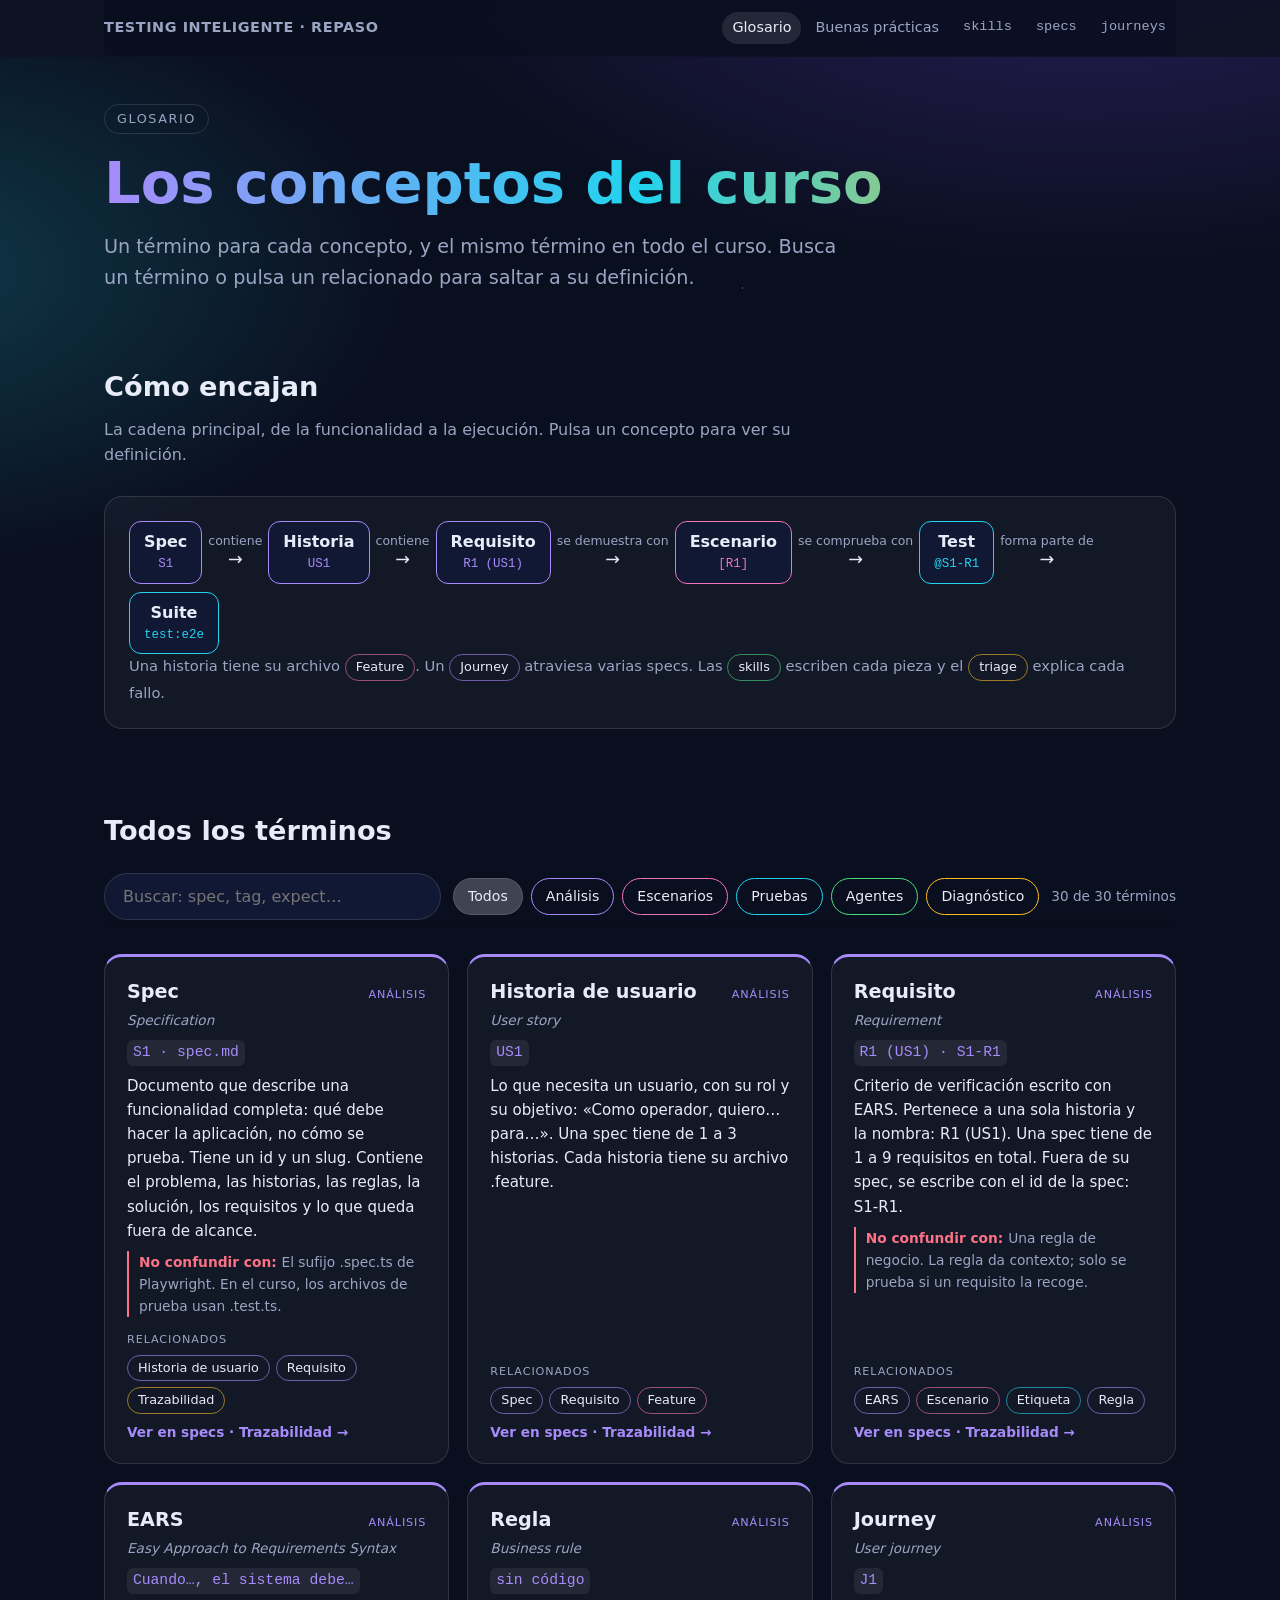
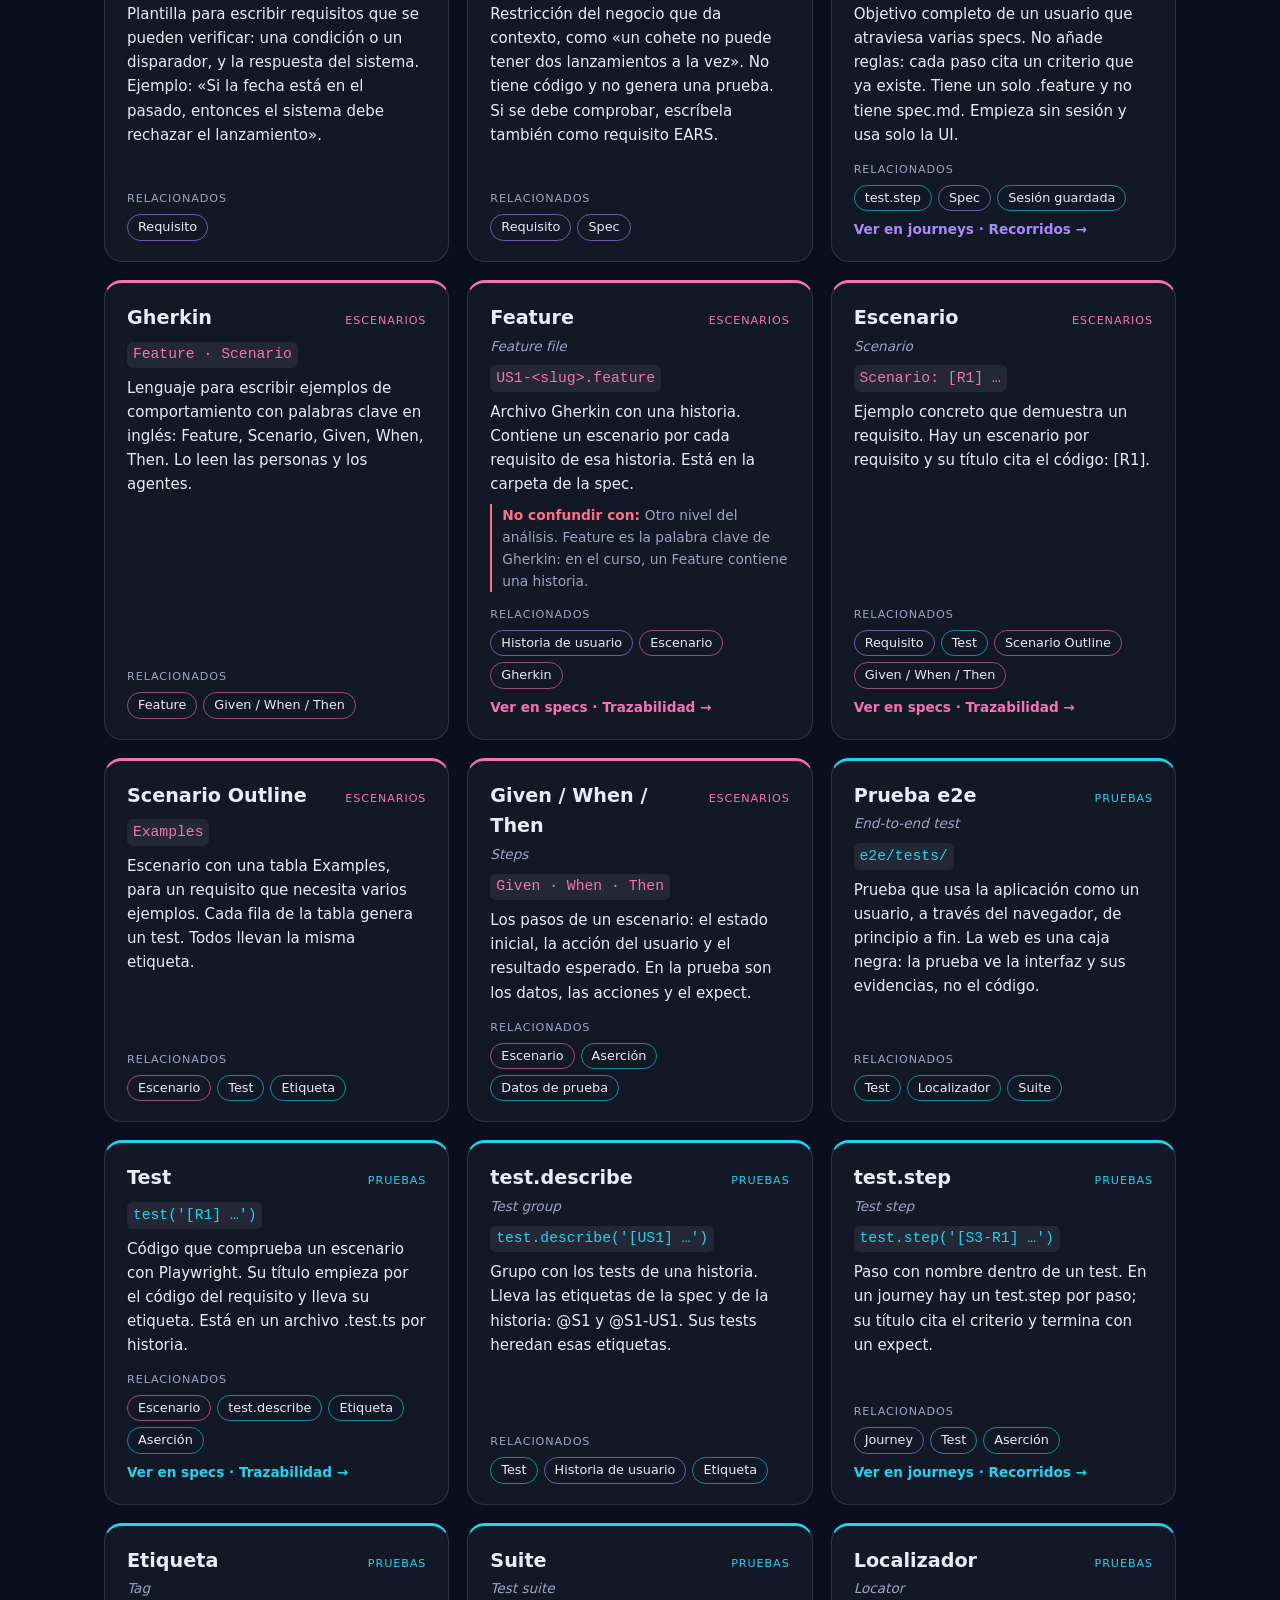
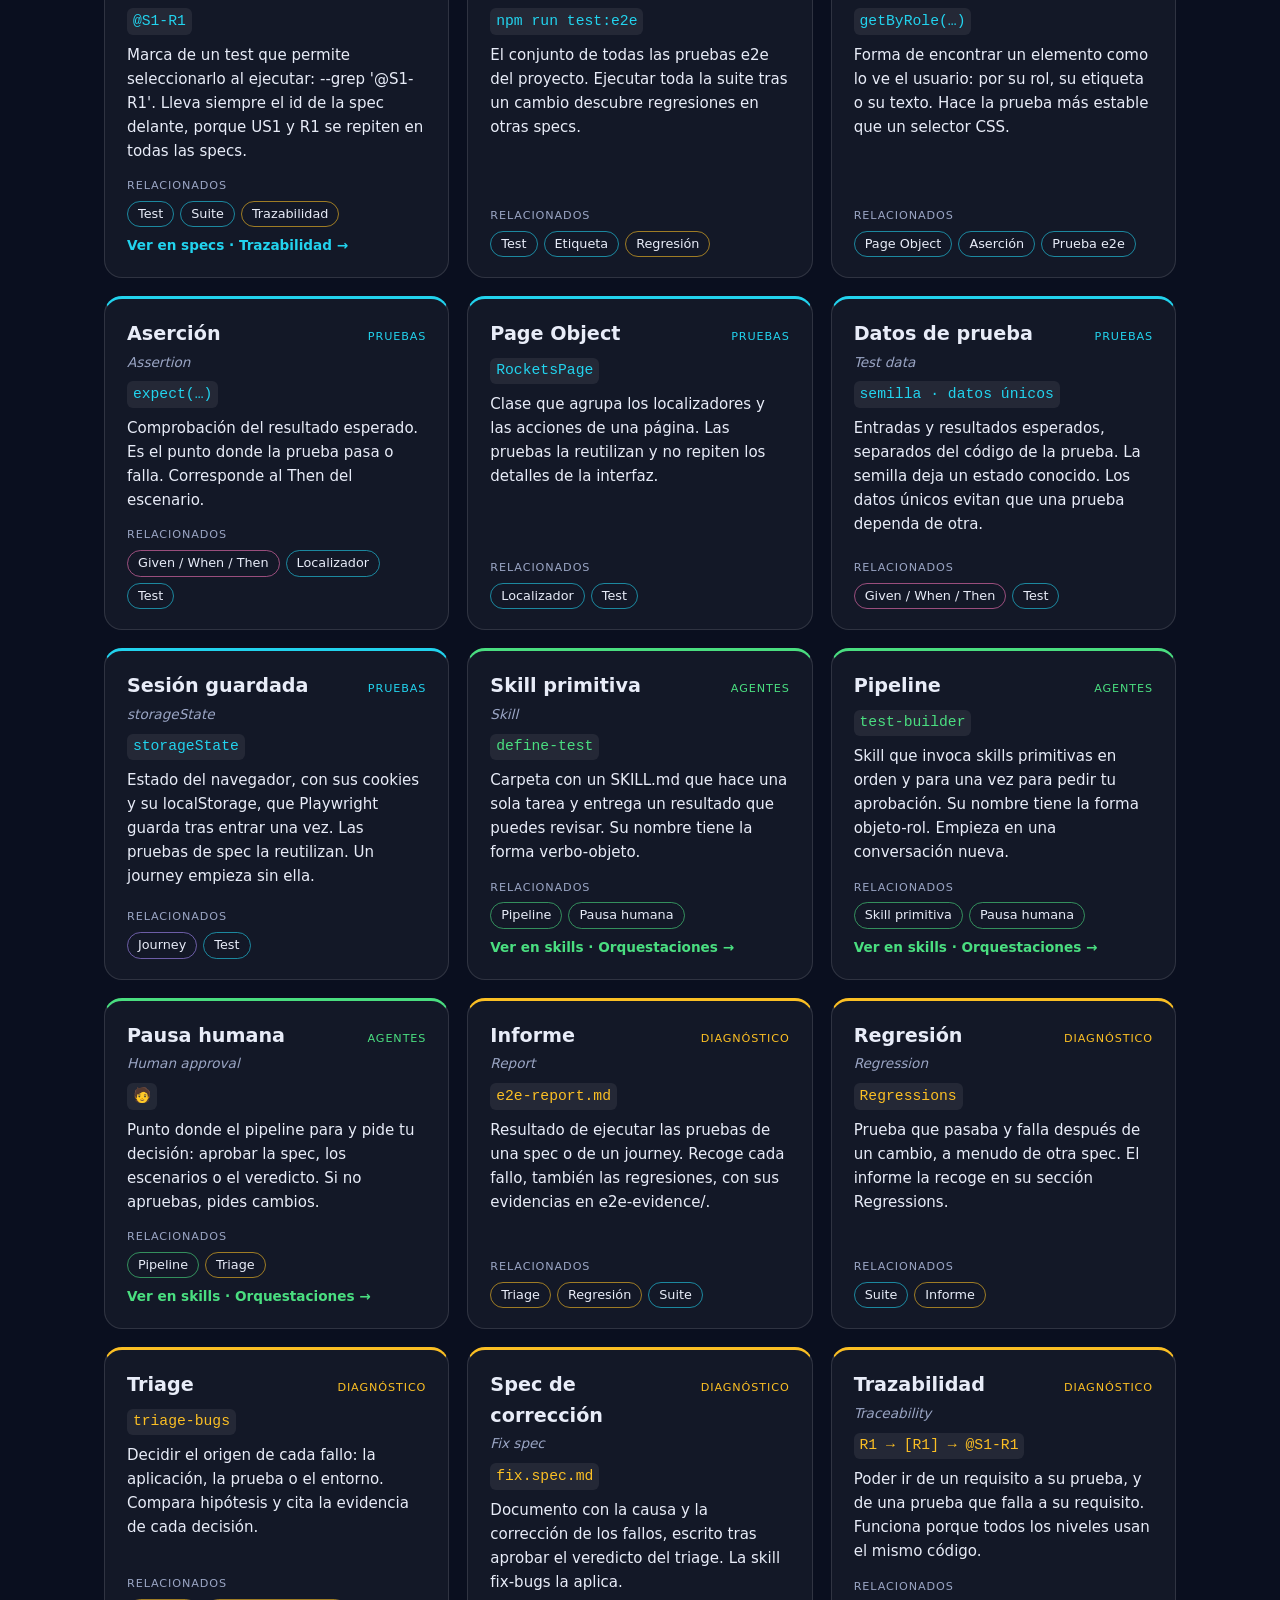
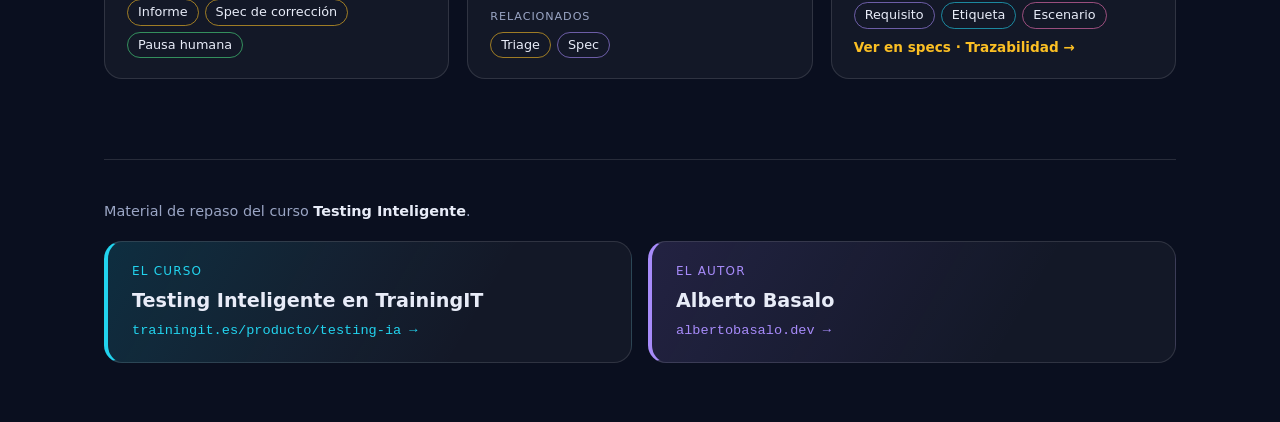
==== glosario.html @ b9af384c "Add study material for Testing Inteligente Static HTML pages: glossary, Playwright best practices an" ====
<!DOCTYPE html>
<html lang="es">
<head>
  <meta charset="utf-8">
  <meta name="viewport" content="width=device-width, initial-scale=1">
  <title>Glosario · Testing Inteligente</title>
  <meta name="description" content="Glosario del curso Testing Inteligente: spec, historia de usuario, requisito, feature, test, suite y otros conceptos fundamentales.">
  <link rel="stylesheet" href="assets/styles.css">
  <link rel="stylesheet" href="assets/glosario.css">
</head>
<body>
  <div class="wrap">
    <nav class="topbar">
      <a class="brand" href="index.html">Testing Inteligente · Repaso</a>
      <span class="menu"><a href="glosario.html" aria-current="page">Glosario</a><a href="practicas.html">Buenas prácticas</a><a href="orquestaciones.html" class="mono">skills</a><a href="trazabilidad.html" class="mono">specs</a><a href="journeys.html" class="mono">journeys</a></span>
    </nav>

    <header class="hero">
      <span class="eyebrow">Glosario</span>
      <h1>Los conceptos del curso</h1>
      <p class="lead">
        Un término para cada concepto, y el mismo término en todo el curso.
        Busca un término o pulsa un relacionado para saltar a su definición.
      </p>
    </header>

    <section>
      <h2>Cómo encajan</h2>
      <p class="intro">La cadena principal, de la funcionalidad a la ejecución. Pulsa un concepto para ver su definición.</p>
      <div class="card">
        <div class="chain">
          <button class="node" type="button" data-jump="spec" style="--c: var(--spec)"><b>Spec</b><code>S1</code></button>
          <span class="verb">contiene</span>
          <button class="node" type="button" data-jump="story" style="--c: var(--spec)"><b>Historia</b><code>US1</code></button>
          <span class="verb">contiene</span>
          <button class="node" type="button" data-jump="req" style="--c: var(--spec)"><b>Requisito</b><code>R1 (US1)</code></button>
          <span class="verb">se demuestra con</span>
          <button class="node" type="button" data-jump="scenario" style="--c: #f472b6"><b>Escenario</b><code>[R1]</code></button>
          <span class="verb">se comprueba con</span>
          <button class="node" type="button" data-jump="test" style="--c: var(--test)"><b>Test</b><code>@S1-R1</code></button>
          <span class="verb">forma parte de</span>
          <button class="node" type="button" data-jump="suite" style="--c: var(--test)"><b>Suite</b><code>test:e2e</code></button>
        </div>
        <p class="chain-note">
          Una historia tiene su archivo <button class="rel-chip" type="button" data-jump="feature" style="--c:#f472b6">Feature</button>.
          Un <button class="rel-chip" type="button" data-jump="journey" style="--c:var(--spec)">Journey</button> atraviesa varias specs.
          Las <button class="rel-chip" type="button" data-jump="skill" style="--c:var(--ok)">skills</button> escriben cada pieza y el
          <button class="rel-chip" type="button" data-jump="triage" style="--c:var(--bugs)">triage</button> explica cada fallo.
        </p>
      </div>
    </section>

    <section>
      <h2>Todos los términos</h2>
      <div class="finder">
        <input id="search" type="search" placeholder="Buscar: spec, tag, expect…" aria-label="Buscar un término">
        <div class="filters" id="filters" role="group" aria-label="Filtrar por grupo"></div>
        <span class="count" id="count" aria-live="polite"></span>
      </div>
      <div class="terms" id="terms"></div>
    </section>

    <footer class="site-footer">
      <p class="f-note">Material de repaso del curso <b>Testing Inteligente</b>.</p>
      <div class="f-links">
        <a class="f-link f-course" href="https://www.trainingit.es/producto/testing-ia/">
          <span class="f-kind">El curso</span>
          <span class="f-title">Testing Inteligente en TrainingIT</span>
          <span class="f-url">trainingit.es/producto/testing-ia →</span>
        </a>
        <a class="f-link f-author" href="https://albertobasalo.dev">
          <span class="f-kind">El autor</span>
          <span class="f-title">Alberto Basalo</span>
          <span class="f-url">albertobasalo.dev →</span>
        </a>
      </div>
    </footer>
  </div>

  <script src="assets/glosario.js"></script>
</body>
</html>
---- assets/styles.css ----
/* Material de repaso · Testing Inteligente
   Estilo común para todas las páginas. */

:root {
  --bg: #0a0f1f;
  --bg-2: #111833;
  --panel: rgba(255, 255, 255, 0.04);
  --line: rgba(255, 255, 255, 0.12);
  --text: #e8ecf8;
  --muted: #9aa5c4;
  --spec: #a78bfa;   /* familia spec: construye */
  --test: #22d3ee;   /* familia test: prueba */
  --bugs: #fbbf24;   /* familia bugs: juzga */
  --gate: #fb7185;   /* pausa humana */
  --ok: #4ade80;
  --radius: 18px;
  --mono: ui-monospace, "Cascadia Code", "JetBrains Mono", Consolas, monospace;
  --sans: "Inter", "Segoe UI", system-ui, -apple-system, sans-serif;
}

* { box-sizing: border-box; }

html { scroll-behavior: smooth; }

body {
  margin: 0;
  font-family: var(--sans);
  color: var(--text);
  line-height: 1.6;
  background:
    radial-gradient(1px 1px at 12% 18%, #fff8 50%, transparent 51%),
    radial-gradient(1px 1px at 72% 9%, #fff6 50%, transparent 51%),
    radial-gradient(1.5px 1.5px at 38% 64%, #fff5 50%, transparent 51%),
    radial-gradient(1px 1px at 88% 52%, #fff7 50%, transparent 51%),
    radial-gradient(1px 1px at 22% 86%, #fff5 50%, transparent 51%),
    radial-gradient(1.5px 1.5px at 58% 32%, #fff4 50%, transparent 51%),
    radial-gradient(1200px 600px at 85% -10%, #2a1f5c 0%, transparent 60%),
    radial-gradient(900px 500px at -10% 30%, #0f3a4a 0%, transparent 60%),
    var(--bg);
  background-attachment: fixed;
  min-height: 100vh;
}

a { color: var(--test); }

code, .mono { font-family: var(--mono); font-size: 0.92em; }

code {
  background: rgba(255, 255, 255, 0.07);
  padding: 0.1em 0.4em;
  border-radius: 6px;
}

.wrap { max-width: 1120px; margin: 0 auto; padding: 0 24px; }

/* Barra superior: fija arriba en todas las páginas */
:root { --topbar-h: 56px; }
.topbar {
  position: sticky;
  top: 0;
  z-index: 20;
  height: var(--topbar-h);
  display: flex;
  justify-content: space-between;
  align-items: center;
  gap: 16px;
  font-size: 0.9rem;
  color: var(--muted);
  /* fondo a todo el ancho de la ventana, aunque la barra esté dentro de .wrap */
  background: rgba(10, 15, 31, 0.86);
  backdrop-filter: blur(10px);
  box-shadow: 0 0 0 100vmax rgba(10, 15, 31, 0.86), 0 1px 0 100vmax var(--line);
  clip-path: inset(0 -100vmax -1px);
}
.topbar a { color: var(--muted); text-decoration: none; white-space: nowrap; }
.topbar a:hover, .topbar a[aria-current="page"] { color: var(--text); }
.brand { font-weight: 700; letter-spacing: 0.04em; text-transform: uppercase; }
.menu { display: flex; gap: 4px; overflow-x: auto; scrollbar-width: none; }
.menu a { padding: 4px 10px; border-radius: 999px; }
.menu a:hover { background: var(--panel); }
.menu a[aria-current="page"] { background: rgba(255, 255, 255, 0.1); }
.menu a.mono { font-size: 0.85rem; }

/* Los saltos a un ancla no quedan debajo de la barra */
html { scroll-padding-top: calc(var(--topbar-h) + 16px); }

@media (max-width: 720px) {
  .brand { font-size: 0; }
  .brand::before { content: "← Inicio"; font-size: 0.85rem; letter-spacing: 0; text-transform: none; }
  .brand[aria-current="page"]::before { content: "Inicio"; }
}

/* Cabecera */
.hero { padding: 48px 0 32px; }
.eyebrow {
  display: inline-block;
  font-size: 0.8rem;
  letter-spacing: 0.12em;
  text-transform: uppercase;
  color: var(--muted);
  border: 1px solid var(--line);
  border-radius: 999px;
  padding: 4px 12px;
}
.hero h1 {
  font-size: clamp(2.2rem, 5vw, 3.6rem);
  line-height: 1.1;
  margin: 18px 0 16px;
  background: linear-gradient(90deg, var(--spec), var(--test) 50%, var(--bugs));
  -webkit-background-clip: text;
  background-clip: text;
  color: transparent;
}
.lead { font-size: 1.2rem; color: var(--muted); max-width: 760px; margin: 0; }

/* Secciones */
section { padding: 40px 0; }
section > h2 { font-size: 1.7rem; margin: 0 0 8px; }
section > .intro { color: var(--muted); max-width: 760px; margin: 0 0 28px; }

.grid { display: grid; gap: 20px; }
.grid-2 { grid-template-columns: repeat(auto-fit, minmax(280px, 1fr)); }
.grid-3 { grid-template-columns: repeat(auto-fit, minmax(240px, 1fr)); }

.card {
  background: var(--panel);
  border: 1px solid var(--line);
  border-radius: var(--radius);
  padding: 24px;
  backdrop-filter: blur(6px);
}
.card h3 { margin: 0 0 8px; }
.card p { margin: 0; color: var(--muted); }

/* Cita de cierre */
.quote {
  border-left: 4px solid var(--test);
  padding: 8px 0 8px 20px;
  font-size: 1.25rem;
  margin: 0;
}

/* Tablas */
table { width: 100%; border-collapse: collapse; }
th, td { text-align: left; padding: 12px 14px; border-bottom: 1px solid var(--line); }
th { color: var(--muted); font-weight: 600; font-size: 0.85rem; text-transform: uppercase; letter-spacing: 0.06em; }

footer {
  padding: 40px 0 60px;
  color: var(--muted);
  font-size: 0.9rem;
  border-top: 1px solid var(--line);
  margin-top: 40px;
}

/* Pie con enlaces destacados al curso y al autor */
.site-footer .f-note { margin: 0 0 18px; }
.site-footer .f-note b { color: var(--text); }
.f-links { display: grid; grid-template-columns: repeat(auto-fit, minmax(280px, 1fr)); gap: 16px; }
.f-link {
  display: flex; flex-direction: column; gap: 4px;
  padding: 20px 24px; border-radius: var(--radius); text-decoration: none; color: var(--text);
  border: 1px solid var(--line); border-left: 4px solid var(--accent);
  background: linear-gradient(120deg, color-mix(in srgb, var(--accent) 16%, transparent), var(--panel) 70%);
  transition: transform 0.2s, border-color 0.2s, box-shadow 0.2s;
}
.f-link:hover { transform: translateY(-3px); border-color: var(--accent); box-shadow: 0 8px 30px -12px var(--accent); }
.f-course { --accent: var(--test); }
.f-author { --accent: var(--spec); }
.f-kind { font-size: 0.75rem; letter-spacing: 0.1em; text-transform: uppercase; color: var(--accent); }
.f-title { font-size: 1.2rem; font-weight: 700; }
.f-url { font-family: var(--mono); font-size: 0.85rem; color: var(--accent); }

/* Animación de entrada */
.reveal { opacity: 0; transform: translateY(16px); transition: opacity 0.6s ease, transform 0.6s ease; }
.reveal.visible { opacity: 1; transform: none; }

@media (prefers-reduced-motion: reduce) {
  html { scroll-behavior: auto; }
  .reveal { opacity: 1; transform: none; transition: none; }
  *, *::before, *::after { animation: none !important; transition: none !important; }
}
---- assets/glosario.css ----
/* Estilos propios del glosario */

/* Cómo encajan los conceptos */
.chain { display: flex; flex-wrap: wrap; align-items: center; gap: 8px 6px; }
.chain .node {
  font: inherit; cursor: pointer; color: var(--text);
  background: var(--bg-2); border: 1.5px solid var(--c); border-radius: 12px;
  padding: 10px 14px; text-align: center; line-height: 1.25;
  transition: transform 0.2s, box-shadow 0.2s;
}
.chain .node:hover, .chain .node:focus-visible { transform: translateY(-3px); box-shadow: 0 8px 22px -8px var(--c); outline: none; }
.chain .node b { display: block; }
.chain .node code { background: none; padding: 0; font-size: 0.78rem; color: var(--c); }
.chain .verb { font-size: 0.78rem; color: var(--muted); text-align: center; line-height: 1.2; }
.chain .verb::after { content: "→"; display: block; font-size: 1.1rem; color: var(--text); }
.chain-note { margin: 16px 0 0; color: var(--muted); font-size: 0.92rem; }

/* Buscador y filtros */
.finder { display: flex; flex-wrap: wrap; gap: 12px; align-items: center; margin-bottom: 22px; position: sticky; top: var(--topbar-h); z-index: 5; padding: 12px 0; background: linear-gradient(var(--bg) 70%, transparent); }
.finder input {
  flex: 1 1 260px; font: inherit; color: var(--text);
  background: var(--bg-2); border: 1.5px solid var(--line); border-radius: 999px;
  padding: 10px 18px;
}
.finder input:focus { outline: none; border-color: var(--test); }
.filters { display: flex; flex-wrap: wrap; gap: 8px; }
.filter {
  font: inherit; font-size: 0.88rem; cursor: pointer; color: var(--text);
  border: 1.5px solid var(--c, var(--line)); background: transparent; border-radius: 999px; padding: 6px 14px;
}
.filter[aria-pressed="true"] { background: color-mix(in srgb, var(--c, var(--text)) 24%, transparent); }
.count { color: var(--muted); font-size: 0.85rem; }

/* Tarjetas de término */
.terms { display: grid; grid-template-columns: repeat(auto-fill, minmax(300px, 1fr)); gap: 18px; }
.term {
  background: var(--panel); border: 1px solid var(--line); border-top: 3px solid var(--c);
  border-radius: var(--radius); padding: 20px 22px;
  display: flex; flex-direction: column; gap: 8px;
  scroll-margin: 120px;
}
.term[hidden] { display: none; }
.term-head { display: flex; justify-content: space-between; align-items: baseline; gap: 10px; }
.term h3 { margin: 0; font-size: 1.2rem; }
.grp { font-size: 0.7rem; text-transform: uppercase; letter-spacing: 0.08em; color: var(--c); white-space: nowrap; }
.en { margin: -6px 0 0; font-size: 0.85rem; color: var(--muted); font-style: italic; }
.term-code { align-self: flex-start; color: var(--c); }
.def { margin: 0; font-size: 0.94rem; }
.not { margin: 0; font-size: 0.86rem; color: var(--muted); border-left: 2px solid var(--gate); padding-left: 10px; }
.not b { color: var(--gate); font-weight: 600; }
.rel { display: flex; flex-wrap: wrap; gap: 6px; align-items: center; margin-top: auto; padding-top: 6px; }
.rel small { width: 100%; font-size: 0.7rem; text-transform: uppercase; letter-spacing: 0.08em; color: var(--muted); }
.rel-chip {
  font: inherit; font-size: 0.8rem; cursor: pointer; color: var(--text);
  background: transparent; border: 1px solid color-mix(in srgb, var(--c) 60%, transparent); border-radius: 999px; padding: 2px 10px;
}
.rel-chip:hover { background: color-mix(in srgb, var(--c) 20%, transparent); }
.term .go { font-size: 0.85rem; color: var(--c); text-decoration: none; font-weight: 600; }
.term .go:hover { text-decoration: underline; }
.term.flash { animation: flash 1.2s ease; }

@keyframes flash { 0%, 40% { box-shadow: 0 0 0 4px var(--c); } 100% { box-shadow: none; } }
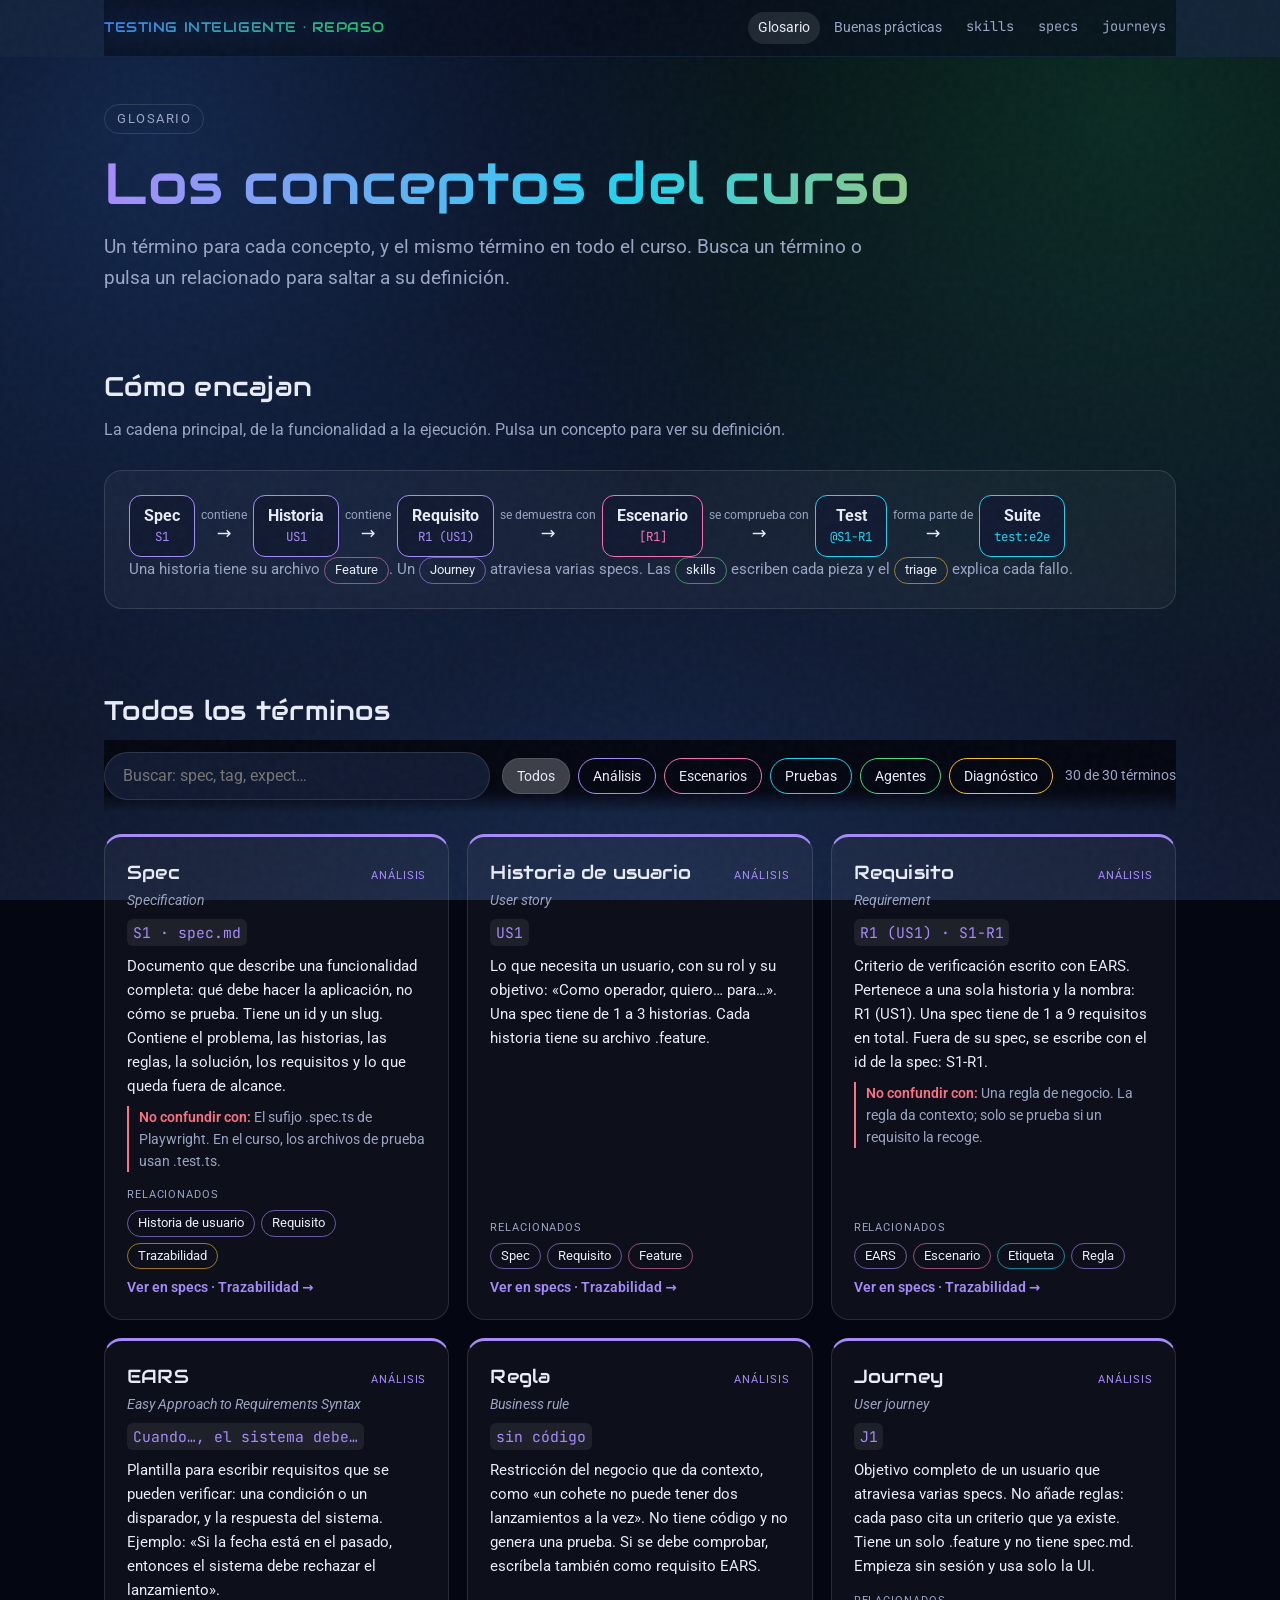
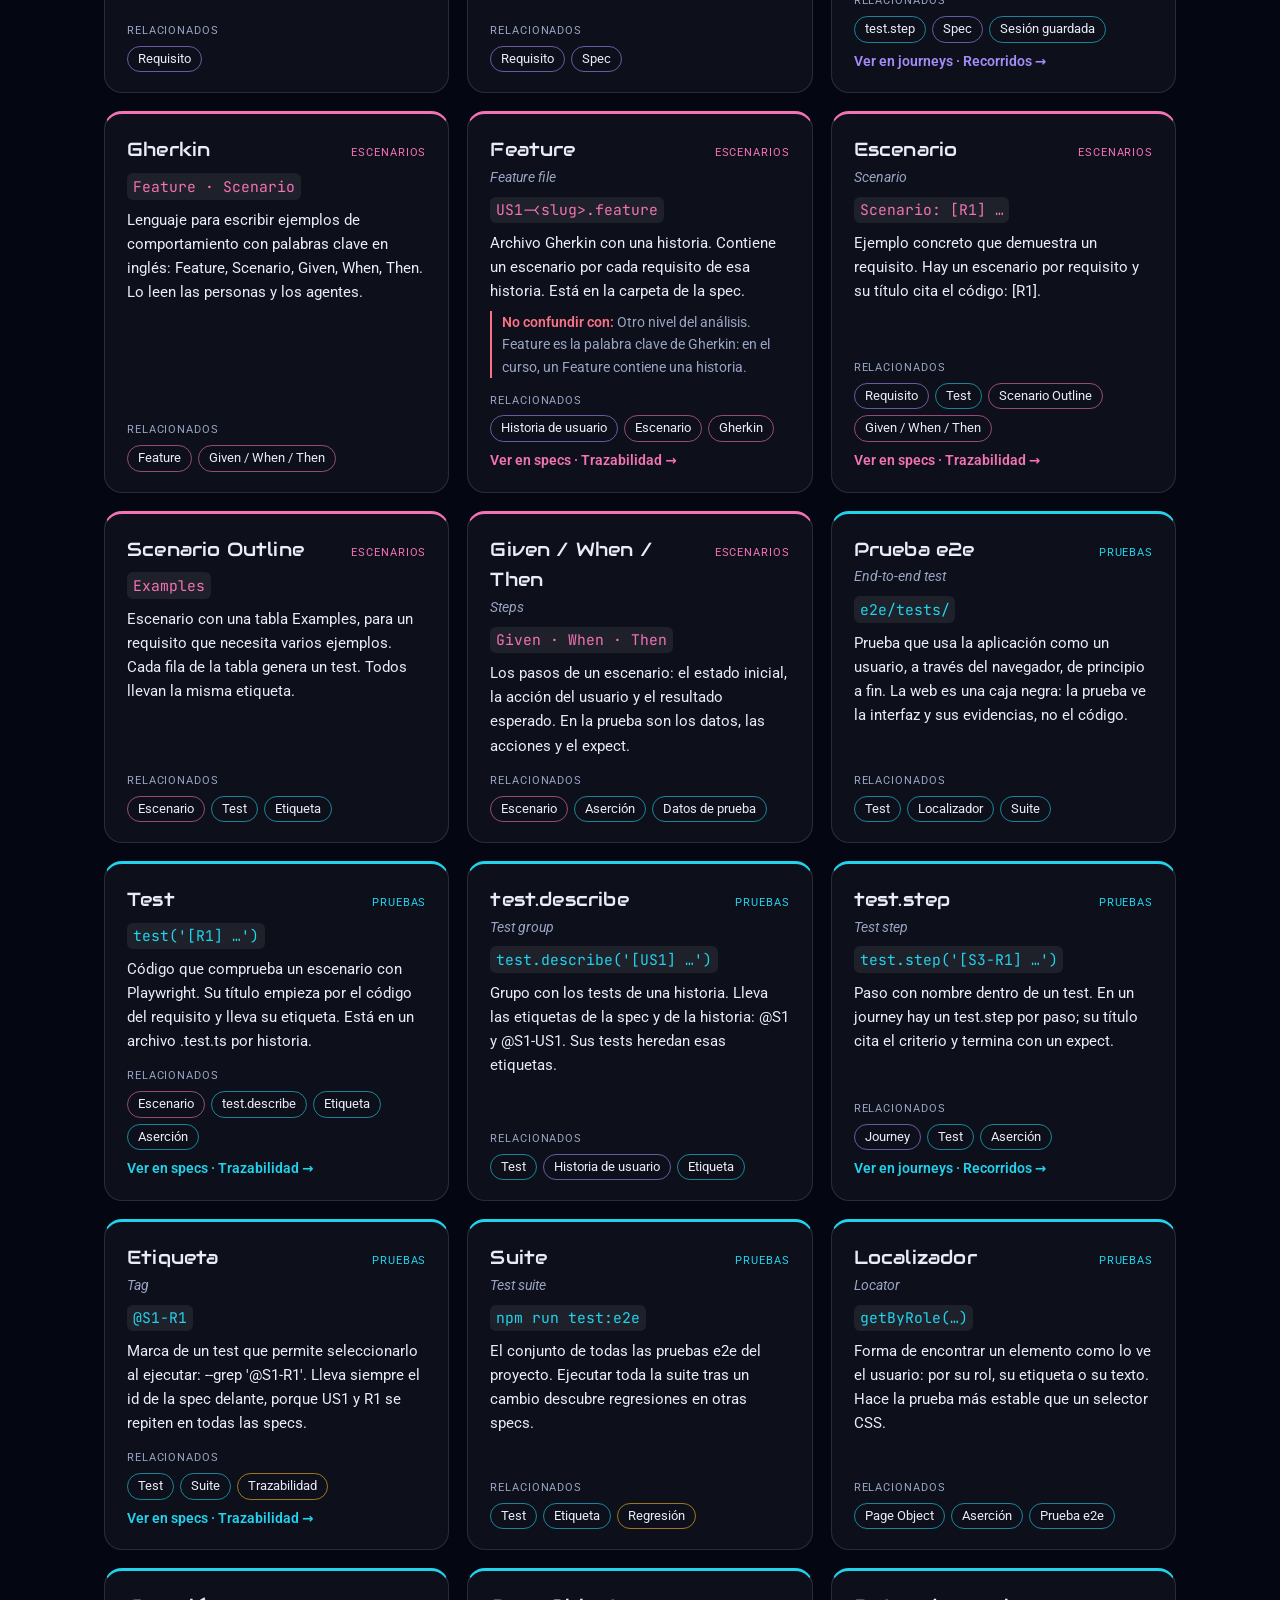
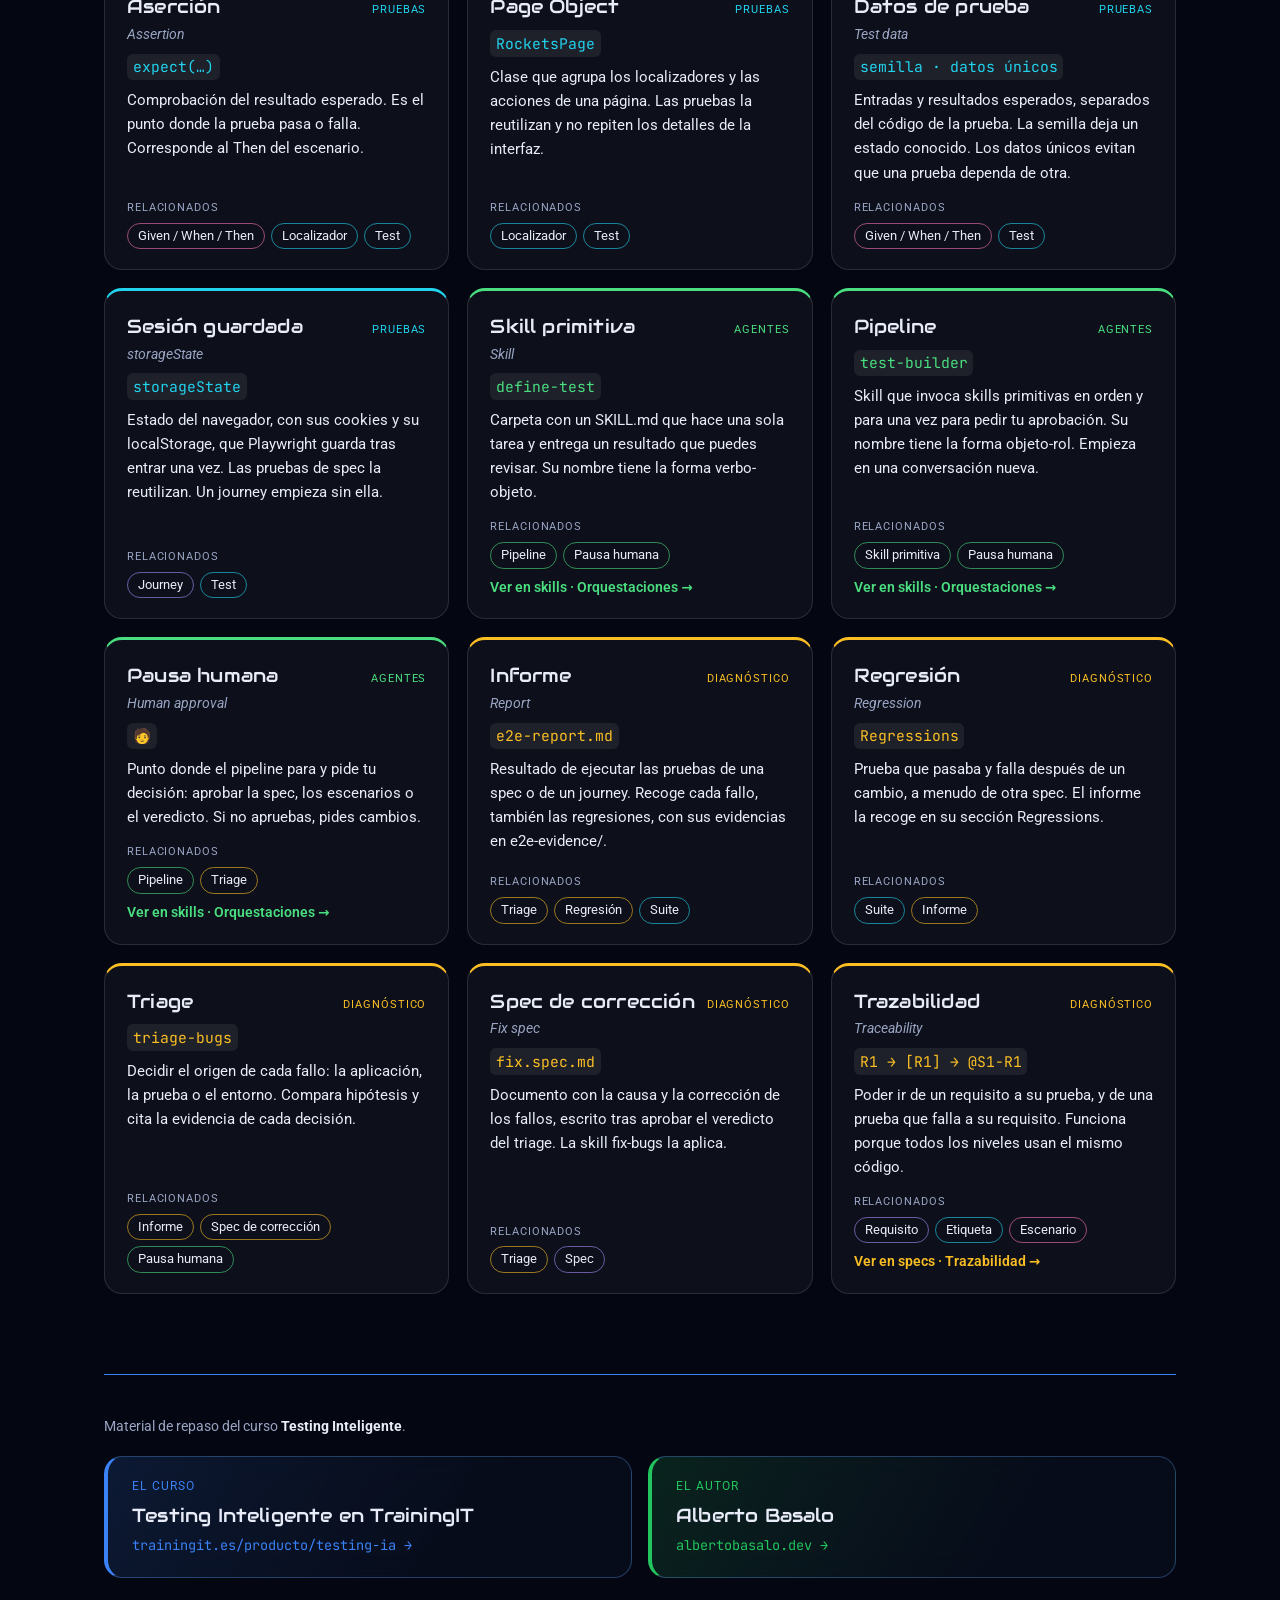
==== commit 9bd9422f: "refactor: share header, footer and helpers via site.js - Add <site-header> and <site-footer> custom " ====
--- a/glosario.html
+++ b/glosario.html
@@ -7,13 +7,11 @@
   <meta name="description" content="Glosario del curso Testing Inteligente: spec, historia de usuario, requisito, feature, test, suite y otros conceptos fundamentales.">
   <link rel="stylesheet" href="assets/styles.css">
   <link rel="stylesheet" href="assets/glosario.css">
+  <script src="assets/site.js"></script>
 </head>
 <body>
   <div class="wrap">
-    <nav class="topbar">
-      <a class="brand" href="index.html">Testing Inteligente · Repaso</a>
-      <span class="menu"><a href="glosario.html" aria-current="page">Glosario</a><a href="practicas.html">Buenas prácticas</a><a href="orquestaciones.html" class="mono">skills</a><a href="trazabilidad.html" class="mono">specs</a><a href="journeys.html" class="mono">journeys</a></span>
-    </nav>
+    <site-header></site-header>
 
     <header class="hero">
       <span class="eyebrow">Glosario</span>
@@ -60,21 +58,7 @@
       <div class="terms" id="terms"></div>
     </section>
 
-    <footer class="site-footer">
-      <p class="f-note">Material de repaso del curso <b>Testing Inteligente</b>.</p>
-      <div class="f-links">
-        <a class="f-link f-course" href="https://www.trainingit.es/producto/testing-ia/">
-          <span class="f-kind">El curso</span>
-          <span class="f-title">Testing Inteligente en TrainingIT</span>
-          <span class="f-url">trainingit.es/producto/testing-ia →</span>
-        </a>
-        <a class="f-link f-author" href="https://albertobasalo.dev">
-          <span class="f-kind">El autor</span>
-          <span class="f-title">Alberto Basalo</span>
-          <span class="f-url">albertobasalo.dev →</span>
-        </a>
-      </div>
-    </footer>
+    <site-footer></site-footer>
   </div>
 
   <script src="assets/glosario.js"></script>
--- a/assets/styles.css
+++ b/assets/styles.css
@@ -1,9 +1,12 @@
 /* Material de repaso · Testing Inteligente
-   Estilo común para todas las páginas. */
+   Estilo común para todas las páginas.
+   Tipografía y fondo alineados con albertobasalo.dev (tema oscuro). */
+
+@import url("https://fonts.googleapis.com/css2?family=Roboto:wght@300;400;500;600;700&family=Audiowide&family=JetBrains+Mono:wght@400;500;700&display=swap");
 
 :root {
-  --bg: #0a0f1f;
-  --bg-2: #111833;
+  --bg: #040711;
+  --bg-2: #111a31;
   --panel: rgba(255, 255, 255, 0.04);
   --line: rgba(255, 255, 255, 0.12);
   --text: #e8ecf8;
@@ -14,8 +17,22 @@
   --gate: #fb7185;   /* pausa humana */
   --ok: #4ade80;
   --radius: 18px;
-  --mono: ui-monospace, "Cascadia Code", "JetBrains Mono", Consolas, monospace;
-  --sans: "Inter", "Segoe UI", system-ui, -apple-system, sans-serif;
+  --mono: "JetBrains Mono", ui-monospace, "Cascadia Code", Consolas, monospace;
+  --sans: "Roboto", system-ui, "Segoe UI", sans-serif;
+  --display: "Audiowide", "Roboto", sans-serif;
+  /* Acentos de albertobasalo.dev: solo para barra superior y pie */
+  --ab-primary: #3b82f6;
+  --ab-accent: #22c55e;
+  --ab-gradient: linear-gradient(130deg, #3b82f6 0%, #22c55e 100%);
+  --ab-glass: rgba(9, 15, 31, 0.64);
+  --ab-glass-border: rgba(96, 165, 250, 0.32);
+  --ab-glow: rgba(59, 130, 246, 0.4);
+  /* Fondo "mesh" de albertobasalo.dev */
+  --mesh-dark:
+    radial-gradient(circle at 12% 15%, #3b82f63d, transparent 45%),
+    radial-gradient(circle at 88% 12%, #22c55e2e, transparent 45%),
+    radial-gradient(circle at 50% 100%, #3b82f61f, transparent 55%),
+    linear-gradient(180deg, #040711 0%, #090f1f 45%, #111a31 100%);
 }
 
 * { box-sizing: border-box; }
@@ -27,18 +44,28 @@
   font-family: var(--sans);
   color: var(--text);
   line-height: 1.6;
-  background:
-    radial-gradient(1px 1px at 12% 18%, #fff8 50%, transparent 51%),
-    radial-gradient(1px 1px at 72% 9%, #fff6 50%, transparent 51%),
-    radial-gradient(1.5px 1.5px at 38% 64%, #fff5 50%, transparent 51%),
-    radial-gradient(1px 1px at 88% 52%, #fff7 50%, transparent 51%),
-    radial-gradient(1px 1px at 22% 86%, #fff5 50%, transparent 51%),
-    radial-gradient(1.5px 1.5px at 58% 32%, #fff4 50%, transparent 51%),
-    radial-gradient(1200px 600px at 85% -10%, #2a1f5c 0%, transparent 60%),
-    radial-gradient(900px 500px at -10% 30%, #0f3a4a 0%, transparent 60%),
-    var(--bg);
+  -webkit-font-smoothing: antialiased;
+  background: var(--mesh-dark), var(--bg);
   background-attachment: fixed;
   min-height: 100vh;
+}
+
+/* Grano de ruido muy suave sobre todo el fondo */
+body::before {
+  content: "";
+  position: fixed;
+  inset: 0;
+  z-index: 9999;
+  pointer-events: none;
+  opacity: 0.03;
+  background-image: url("data:image/svg+xml,%3Csvg viewBox=%270 0 200 200%27 xmlns=%27http://www.w3.org/2000/svg%27%3E%3Cfilter id=%27n%27%3E%3CfeTurbulence type=%27fractalNoise%27 baseFrequency=%270.65%27 numOctaves=%273%27 stitchTiles=%27stitch%27/%3E%3C/filter%3E%3Crect width=%27100%25%27 height=%27100%25%27 filter=%27url(%23n)%27/%3E%3C/svg%3E");
+}
+
+/* Títulos con la fuente display */
+h1, h2, h3, h4, .brand, .f-title {
+  font-family: var(--display);
+  font-weight: 400;
+  letter-spacing: 0.01em;
 }
 
 a { color: var(--test); }
@@ -52,6 +79,10 @@
 }
 
 .wrap { max-width: 1120px; margin: 0 auto; padding: 0 24px; }
+
+/* <site-header> y <site-footer> (assets/site.js) no crean caja propia:
+   así la barra sticky y el pie se comportan como si estuvieran directamente en .wrap */
+site-header, site-footer { display: contents; }
 
 /* Barra superior: fija arriba en todas las páginas */
 :root { --topbar-h: 56px; }
@@ -67,14 +98,23 @@
   font-size: 0.9rem;
   color: var(--muted);
   /* fondo a todo el ancho de la ventana, aunque la barra esté dentro de .wrap */
-  background: rgba(10, 15, 31, 0.86);
-  backdrop-filter: blur(10px);
-  box-shadow: 0 0 0 100vmax rgba(10, 15, 31, 0.86), 0 1px 0 100vmax var(--line);
+  background: var(--ab-glass);
+  backdrop-filter: blur(16px);
+  box-shadow: 0 0 0 100vmax var(--ab-glass), 0 1px 0 100vmax var(--ab-glass-border);
   clip-path: inset(0 -100vmax -1px);
 }
 .topbar a { color: var(--muted); text-decoration: none; white-space: nowrap; }
 .topbar a:hover, .topbar a[aria-current="page"] { color: var(--text); }
-.brand { font-weight: 700; letter-spacing: 0.04em; text-transform: uppercase; }
+.topbar .brand {
+  letter-spacing: 0.04em;
+  text-transform: uppercase;
+  /* Logo con degradado y brillo, como en albertobasalo.dev */
+  background: var(--ab-gradient);
+  -webkit-background-clip: text;
+  background-clip: text;
+  -webkit-text-fill-color: transparent;
+  filter: drop-shadow(0 0 12px var(--ab-glow));
+}
 .menu { display: flex; gap: 4px; overflow-x: auto; scrollbar-width: none; }
 .menu a { padding: 4px 10px; border-radius: 999px; }
 .menu a:hover { background: var(--panel); }
@@ -149,7 +189,7 @@
   padding: 40px 0 60px;
   color: var(--muted);
   font-size: 0.9rem;
-  border-top: 1px solid var(--line);
+  border-top: 1px solid var(--ab-primary);
   margin-top: 40px;
 }
 
@@ -160,15 +200,16 @@
 .f-link {
   display: flex; flex-direction: column; gap: 4px;
   padding: 20px 24px; border-radius: var(--radius); text-decoration: none; color: var(--text);
-  border: 1px solid var(--line); border-left: 4px solid var(--accent);
-  background: linear-gradient(120deg, color-mix(in srgb, var(--accent) 16%, transparent), var(--panel) 70%);
+  border: 1px solid var(--ab-glass-border); border-left: 4px solid var(--accent);
+  background: linear-gradient(120deg, color-mix(in srgb, var(--accent) 16%, transparent), var(--ab-glass) 70%);
+  backdrop-filter: blur(16px);
   transition: transform 0.2s, border-color 0.2s, box-shadow 0.2s;
 }
 .f-link:hover { transform: translateY(-3px); border-color: var(--accent); box-shadow: 0 8px 30px -12px var(--accent); }
-.f-course { --accent: var(--test); }
-.f-author { --accent: var(--spec); }
+.f-course { --accent: var(--ab-primary); }
+.f-author { --accent: var(--ab-accent); }
 .f-kind { font-size: 0.75rem; letter-spacing: 0.1em; text-transform: uppercase; color: var(--accent); }
-.f-title { font-size: 1.2rem; font-weight: 700; }
+.f-title { font-size: 1.2rem; }
 .f-url { font-family: var(--mono); font-size: 0.85rem; color: var(--accent); }
 
 /* Animación de entrada */
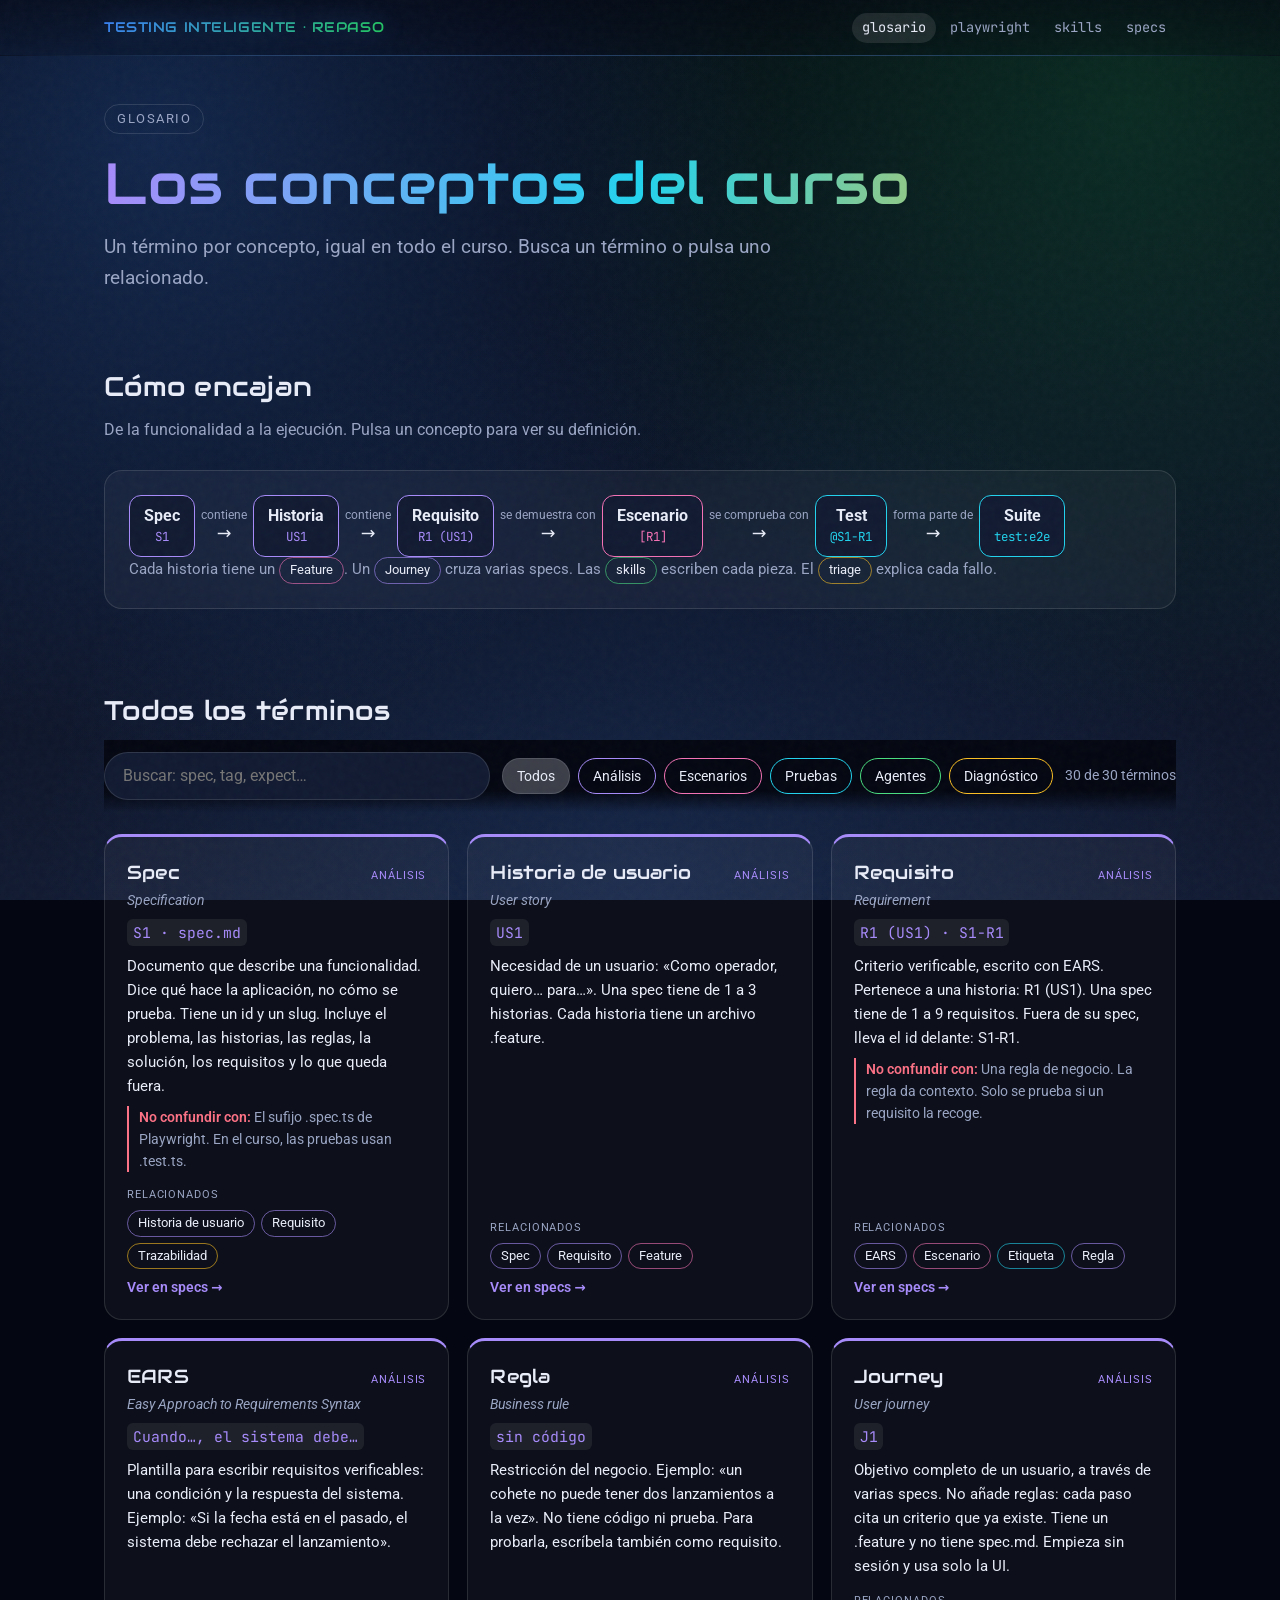
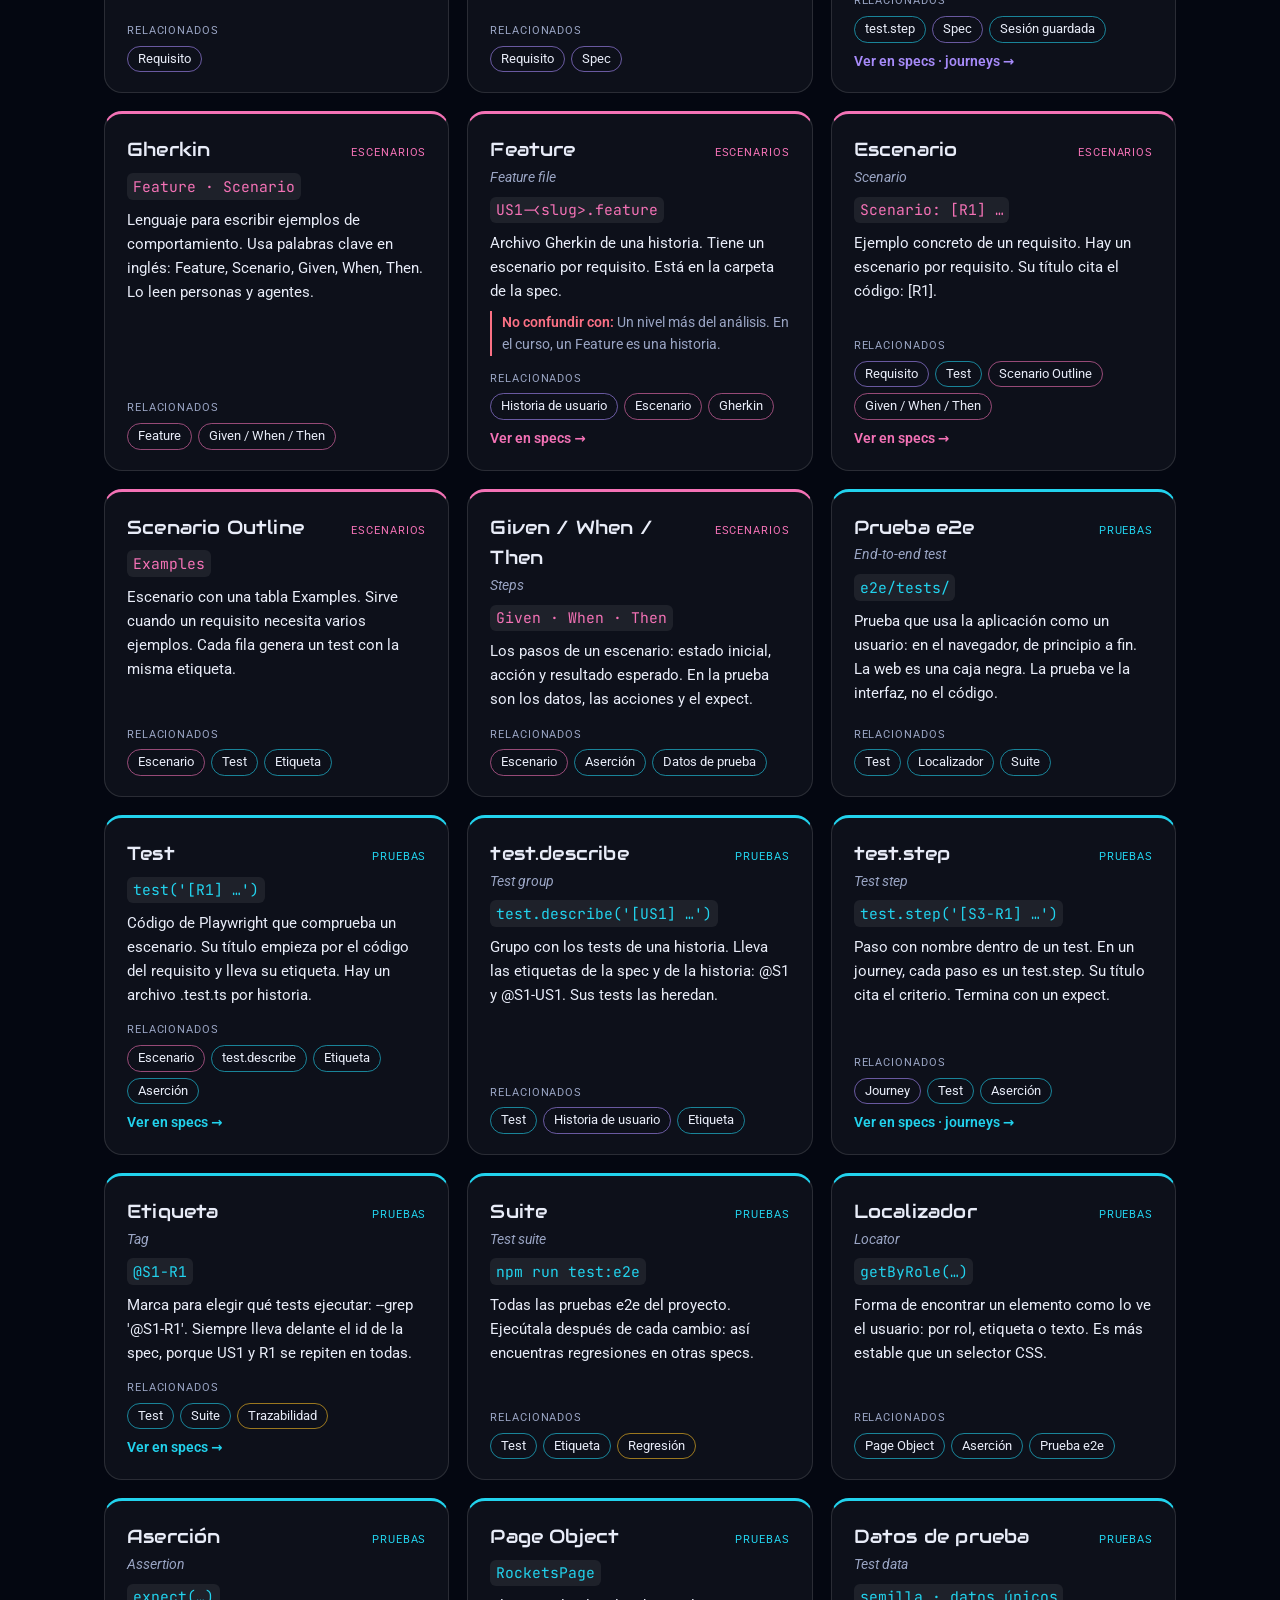
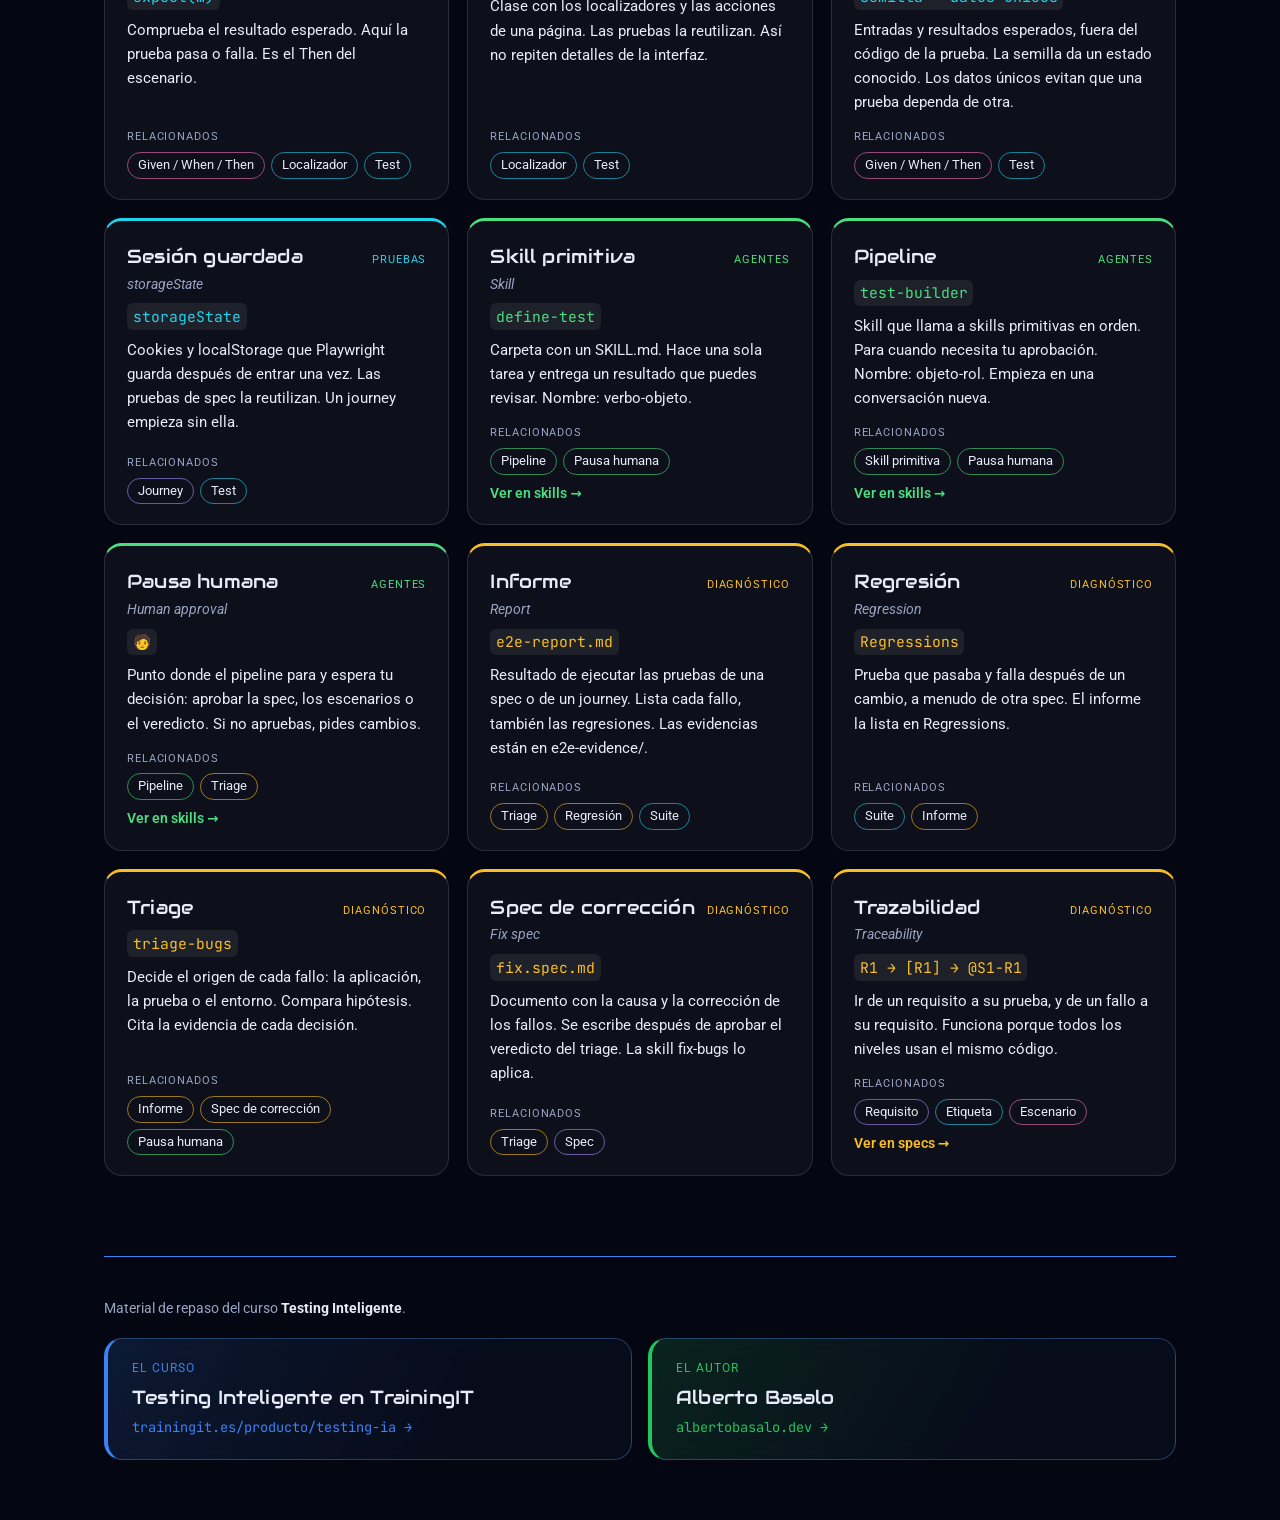
==== commit 97acb6c9: "feat: reorganize site into four axes - glosario (fundamentals), playwright (tool), skills (process)," ====
--- a/glosario.html
+++ b/glosario.html
@@ -5,6 +5,8 @@
   <meta name="viewport" content="width=device-width, initial-scale=1">
   <title>Glosario · Testing Inteligente</title>
   <meta name="description" content="Glosario del curso Testing Inteligente: spec, historia de usuario, requisito, feature, test, suite y otros conceptos fundamentales.">
+  <link rel="icon" type="image/png" href="assets/logo.png">
+  <link rel="apple-touch-icon" href="assets/logo.png">
   <link rel="stylesheet" href="assets/styles.css">
   <link rel="stylesheet" href="assets/glosario.css">
   <script src="assets/site.js"></script>
@@ -17,14 +19,14 @@
       <span class="eyebrow">Glosario</span>
       <h1>Los conceptos del curso</h1>
       <p class="lead">
-        Un término para cada concepto, y el mismo término en todo el curso.
-        Busca un término o pulsa un relacionado para saltar a su definición.
+        Un término por concepto, igual en todo el curso.
+        Busca un término o pulsa uno relacionado.
       </p>
     </header>
 
     <section>
       <h2>Cómo encajan</h2>
-      <p class="intro">La cadena principal, de la funcionalidad a la ejecución. Pulsa un concepto para ver su definición.</p>
+      <p class="intro">De la funcionalidad a la ejecución. Pulsa un concepto para ver su definición.</p>
       <div class="card">
         <div class="chain">
           <button class="node" type="button" data-jump="spec" style="--c: var(--spec)"><b>Spec</b><code>S1</code></button>
@@ -40,10 +42,10 @@
           <button class="node" type="button" data-jump="suite" style="--c: var(--test)"><b>Suite</b><code>test:e2e</code></button>
         </div>
         <p class="chain-note">
-          Una historia tiene su archivo <button class="rel-chip" type="button" data-jump="feature" style="--c:#f472b6">Feature</button>.
-          Un <button class="rel-chip" type="button" data-jump="journey" style="--c:var(--spec)">Journey</button> atraviesa varias specs.
-          Las <button class="rel-chip" type="button" data-jump="skill" style="--c:var(--ok)">skills</button> escriben cada pieza y el
-          <button class="rel-chip" type="button" data-jump="triage" style="--c:var(--bugs)">triage</button> explica cada fallo.
+          Cada historia tiene un <button class="rel-chip" type="button" data-jump="feature" style="--c:#f472b6">Feature</button>.
+          Un <button class="rel-chip" type="button" data-jump="journey" style="--c:var(--spec)">Journey</button> cruza varias specs.
+          Las <button class="rel-chip" type="button" data-jump="skill" style="--c:var(--ok)">skills</button> escriben cada pieza.
+          El <button class="rel-chip" type="button" data-jump="triage" style="--c:var(--bugs)">triage</button> explica cada fallo.
         </p>
       </div>
     </section>
--- a/assets/styles.css
+++ b/assets/styles.css
@@ -37,7 +37,7 @@
 
 * { box-sizing: border-box; }
 
-html { scroll-behavior: smooth; }
+html { scroll-behavior: smooth; overflow-x: clip; } /* clip: el fondo de la barra (100vw) no crea scroll horizontal */
 
 body {
   margin: 0;
@@ -97,11 +97,23 @@
   gap: 16px;
   font-size: 0.9rem;
   color: var(--muted);
-  /* fondo a todo el ancho de la ventana, aunque la barra esté dentro de .wrap */
-  background: var(--ab-glass);
-  backdrop-filter: blur(16px);
-  box-shadow: 0 0 0 100vmax var(--ab-glass), 0 1px 0 100vmax var(--ab-glass-border);
-  clip-path: inset(0 -100vmax -1px);
+}
+/* Fondo de cristal a todo el ancho de la ventana, aunque la barra esté dentro de .wrap.
+   Un único pseudo-elemento: el desenfoque cubre todo el ancho (sin recorte en el centro). */
+.topbar::before {
+  content: "";
+  position: absolute;
+  inset: 0;
+  left: 50%;
+  width: 100vw;
+  transform: translateX(-50%);
+  z-index: -1;
+  background: linear-gradient(180deg, rgba(4, 7, 17, 0.55), rgba(4, 7, 17, 0.25));
+  backdrop-filter: blur(14px);
+  -webkit-backdrop-filter: blur(14px);
+  /* línea inferior suave que se desvanece hacia los lados */
+  border-bottom: 1px solid transparent;
+  border-image: linear-gradient(90deg, transparent, var(--ab-glass-border) 20%, var(--ab-glass-border) 80%, transparent) 1;
 }
 .topbar a { color: var(--muted); text-decoration: none; white-space: nowrap; }
 .topbar a:hover, .topbar a[aria-current="page"] { color: var(--text); }
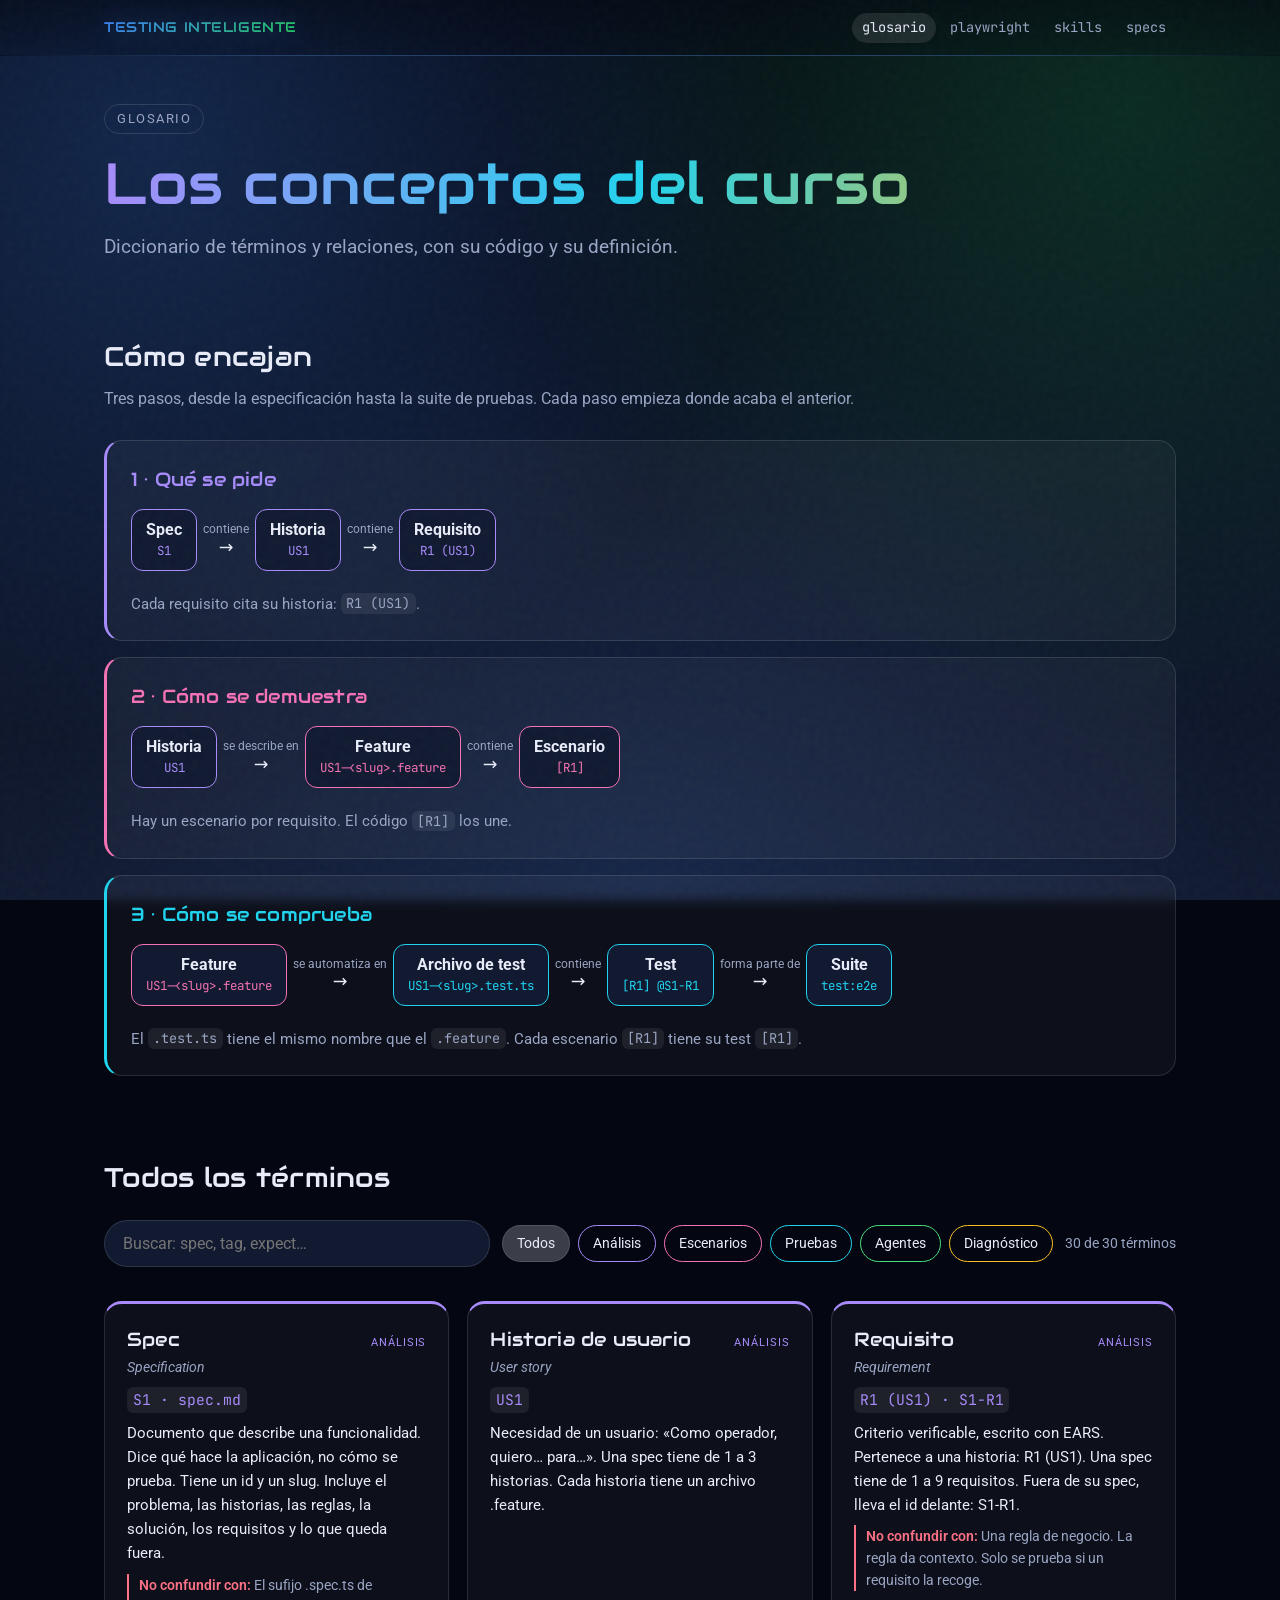
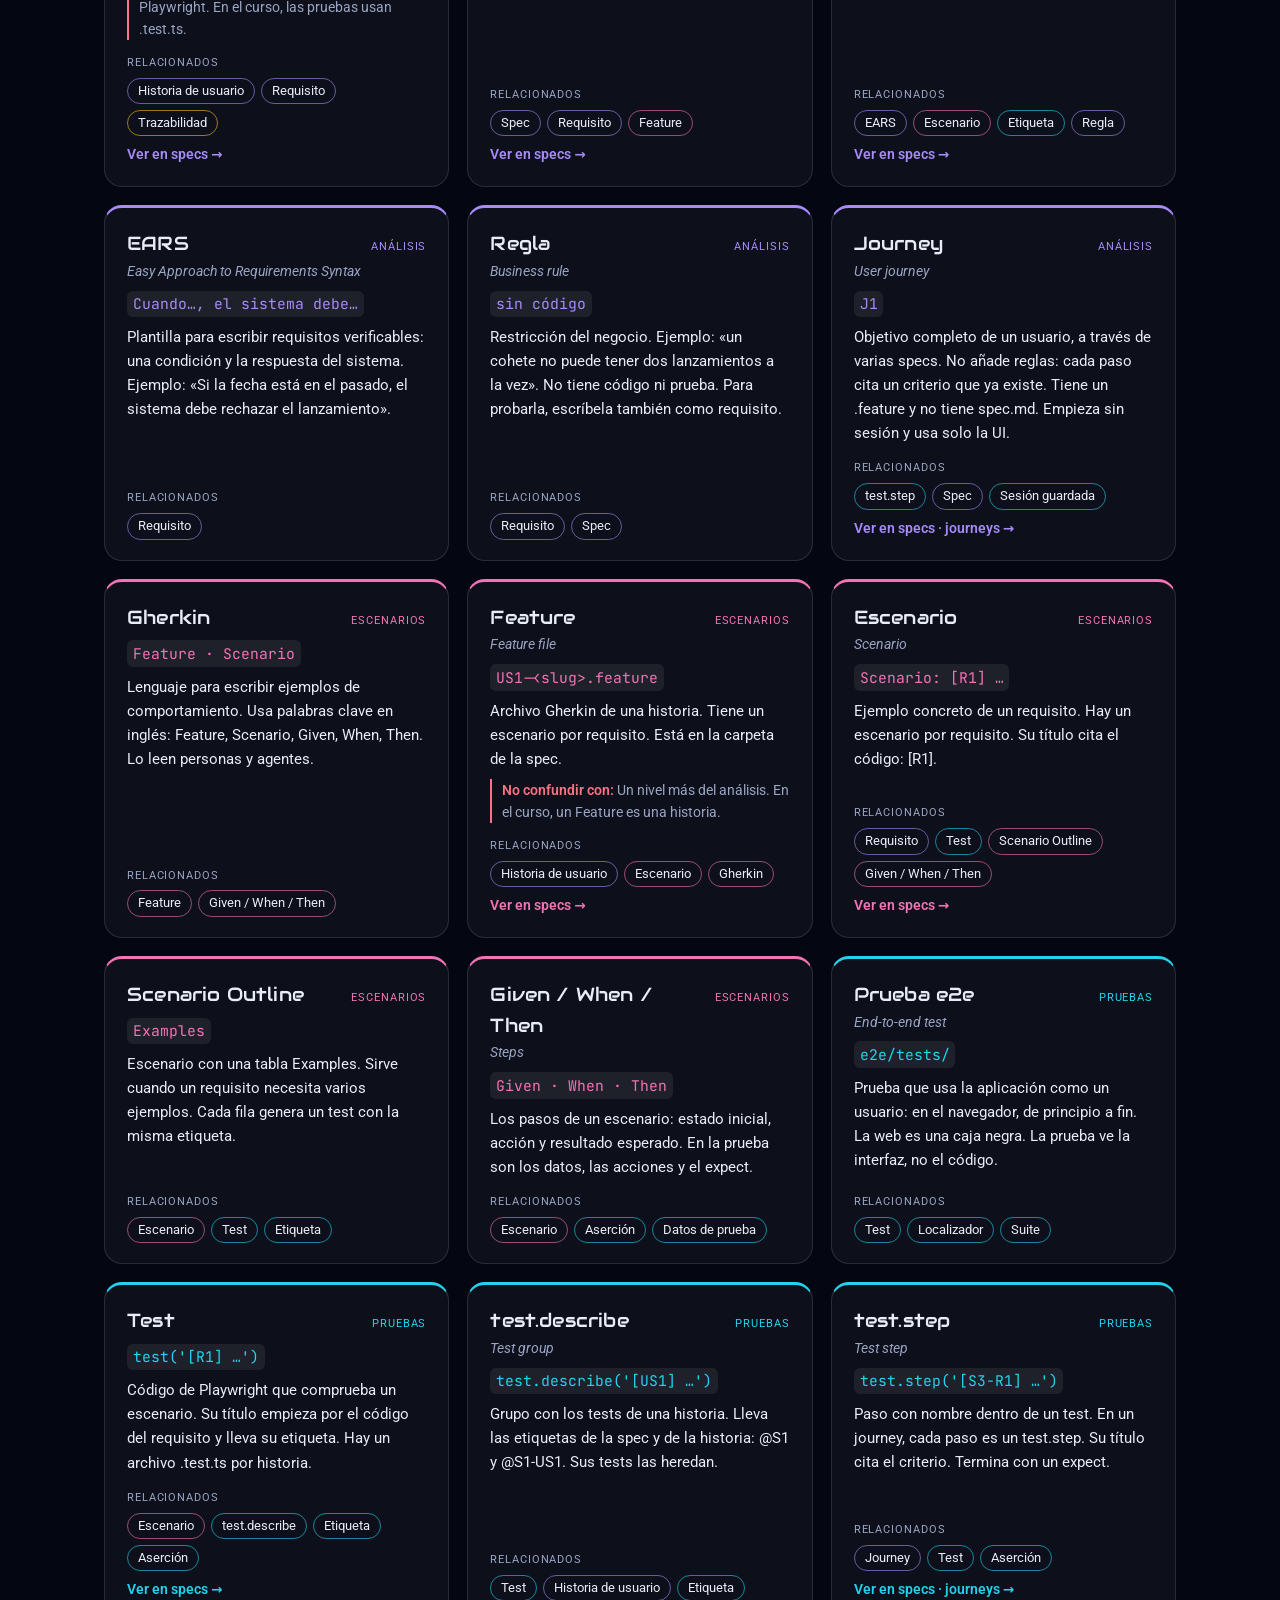
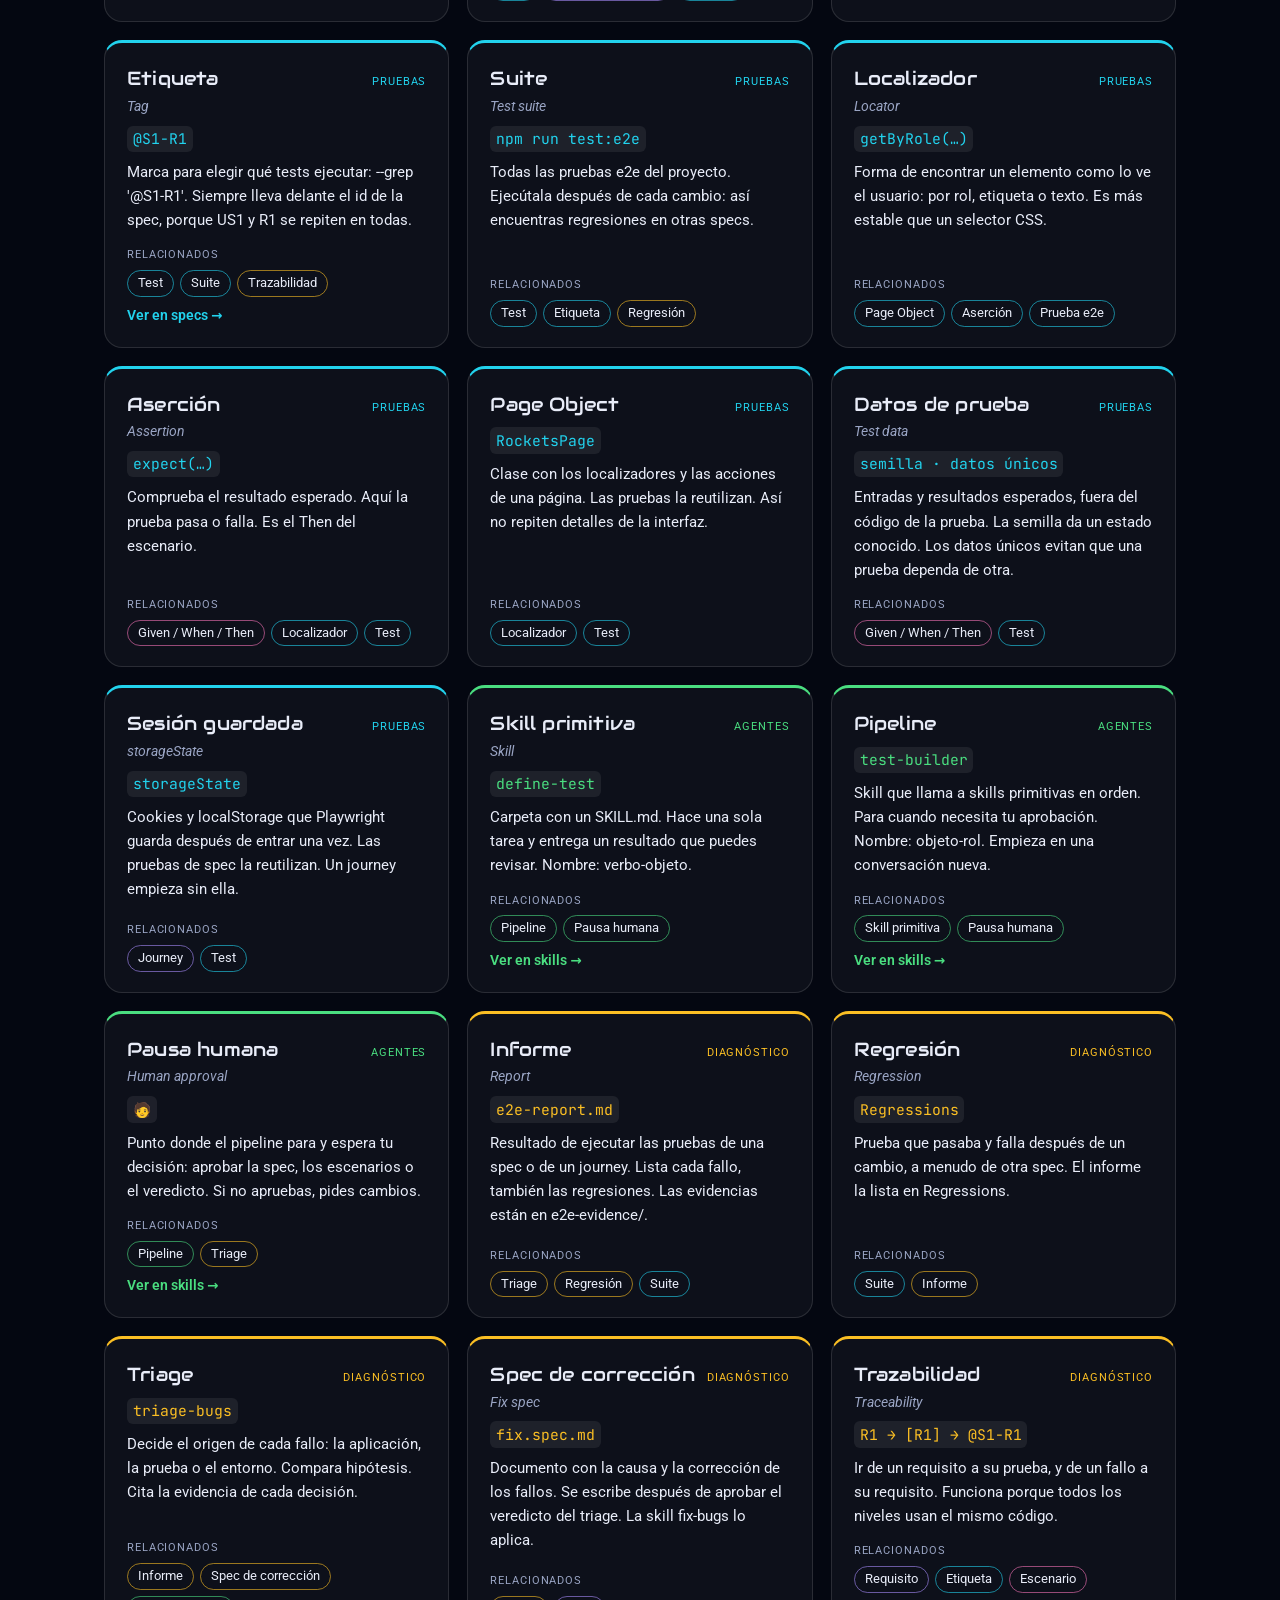
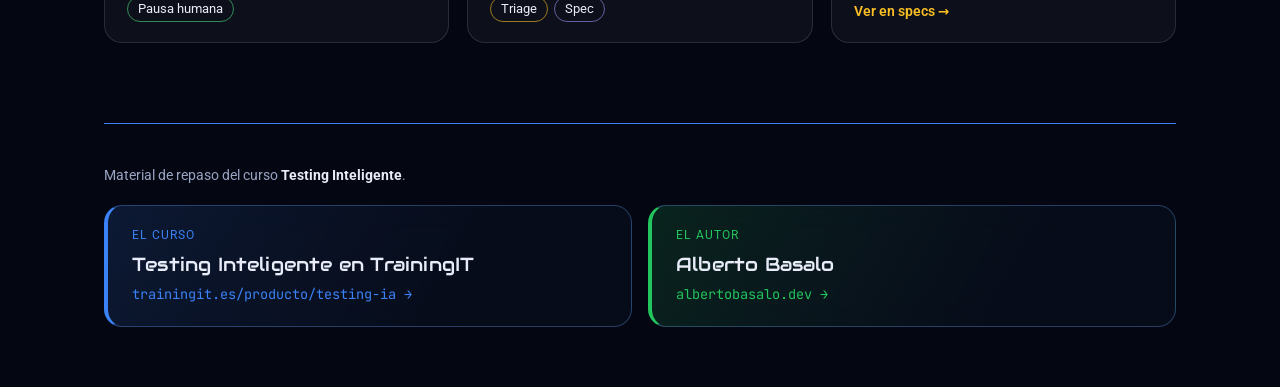
==== commit 66dda9f8: "feat: update content and structure across multiple HTML and JS files for clarity and consistency" ====
--- a/glosario.html
+++ b/glosario.html
@@ -19,34 +19,51 @@
       <span class="eyebrow">Glosario</span>
       <h1>Los conceptos del curso</h1>
       <p class="lead">
-        Un término por concepto, igual en todo el curso.
-        Busca un término o pulsa uno relacionado.
+        Diccionario de términos y relaciones, con su código y su definición. 
       </p>
     </header>
 
     <section>
       <h2>Cómo encajan</h2>
-      <p class="intro">De la funcionalidad a la ejecución. Pulsa un concepto para ver su definición.</p>
-      <div class="card">
-        <div class="chain">
-          <button class="node" type="button" data-jump="spec" style="--c: var(--spec)"><b>Spec</b><code>S1</code></button>
-          <span class="verb">contiene</span>
-          <button class="node" type="button" data-jump="story" style="--c: var(--spec)"><b>Historia</b><code>US1</code></button>
-          <span class="verb">contiene</span>
-          <button class="node" type="button" data-jump="req" style="--c: var(--spec)"><b>Requisito</b><code>R1 (US1)</code></button>
-          <span class="verb">se demuestra con</span>
-          <button class="node" type="button" data-jump="scenario" style="--c: #f472b6"><b>Escenario</b><code>[R1]</code></button>
-          <span class="verb">se comprueba con</span>
-          <button class="node" type="button" data-jump="test" style="--c: var(--test)"><b>Test</b><code>@S1-R1</code></button>
-          <span class="verb">forma parte de</span>
-          <button class="node" type="button" data-jump="suite" style="--c: var(--test)"><b>Suite</b><code>test:e2e</code></button>
+      <p class="intro">Tres pasos, desde la especificación hasta la suite de pruebas. Cada paso empieza donde acaba el anterior.</p>
+      <div class="chains">
+        <div class="card" style="--c: var(--spec)">
+          <h3>1 · Qué se pide</h3>
+          <div class="chain">
+            <button class="node" type="button" data-jump="spec" style="--c: var(--spec)"><b>Spec</b><code>S1</code></button>
+            <span class="verb">contiene</span>
+            <button class="node" type="button" data-jump="story" style="--c: var(--spec)"><b>Historia</b><code>US1</code></button>
+            <span class="verb">contiene</span>
+            <button class="node" type="button" data-jump="req" style="--c: var(--spec)"><b>Requisito</b><code>R1 (US1)</code></button>
+          </div>
+          <p class="chain-note">Cada requisito cita su historia: <code>R1 (US1)</code>.</p>
         </div>
-        <p class="chain-note">
-          Cada historia tiene un <button class="rel-chip" type="button" data-jump="feature" style="--c:#f472b6">Feature</button>.
-          Un <button class="rel-chip" type="button" data-jump="journey" style="--c:var(--spec)">Journey</button> cruza varias specs.
-          Las <button class="rel-chip" type="button" data-jump="skill" style="--c:var(--ok)">skills</button> escriben cada pieza.
-          El <button class="rel-chip" type="button" data-jump="triage" style="--c:var(--bugs)">triage</button> explica cada fallo.
-        </p>
+
+        <div class="card" style="--c: #f472b6">
+          <h3>2 · Cómo se demuestra</h3>
+          <div class="chain">
+            <button class="node" type="button" data-jump="story" style="--c: var(--spec)"><b>Historia</b><code>US1</code></button>
+            <span class="verb">se describe en</span>
+            <button class="node" type="button" data-jump="feature" style="--c: #f472b6"><b>Feature</b><code>US1-&lt;slug&gt;.feature</code></button>
+            <span class="verb">contiene</span>
+            <button class="node" type="button" data-jump="scenario" style="--c: #f472b6"><b>Escenario</b><code>[R1]</code></button>
+          </div>
+          <p class="chain-note">Hay un escenario por requisito. El código <code>[R1]</code> los une.</p>
+        </div>
+
+        <div class="card" style="--c: var(--test)">
+          <h3>3 · Cómo se comprueba</h3>
+          <div class="chain">
+            <button class="node" type="button" data-jump="feature" style="--c: #f472b6"><b>Feature</b><code>US1-&lt;slug&gt;.feature</code></button>
+            <span class="verb">se automatiza en</span>
+            <button class="node" type="button" data-jump="describe" style="--c: var(--test)"><b>Archivo de test</b><code>US1-&lt;slug&gt;.test.ts</code></button>
+            <span class="verb">contiene</span>
+            <button class="node" type="button" data-jump="test" style="--c: var(--test)"><b>Test</b><code>[R1] @S1-R1</code></button>
+            <span class="verb">forma parte de</span>
+            <button class="node" type="button" data-jump="suite" style="--c: var(--test)"><b>Suite</b><code>test:e2e</code></button>
+          </div>
+          <p class="chain-note">El <code>.test.ts</code> tiene el mismo nombre que el <code>.feature</code>. Cada escenario <code>[R1]</code> tiene su test <code>[R1]</code>.</p>
+        </div>
       </div>
     </section>
 
--- a/assets/glosario.css
+++ b/assets/glosario.css
@@ -1,6 +1,10 @@
 /* Estilos propios del glosario */
 
-/* Cómo encajan los conceptos */
+/* Cómo encajan los conceptos: una tarjeta por paso */
+.chains { display: grid; gap: 16px; }
+.chains .card { border-left: 3px solid var(--c); }
+.chains .card h3 { color: var(--c); margin-bottom: 14px; }
+.chains .card .chain-note { margin-top: 22px; }
 .chain { display: flex; flex-wrap: wrap; align-items: center; gap: 8px 6px; }
 .chain .node {
   font: inherit; cursor: pointer; color: var(--text);
